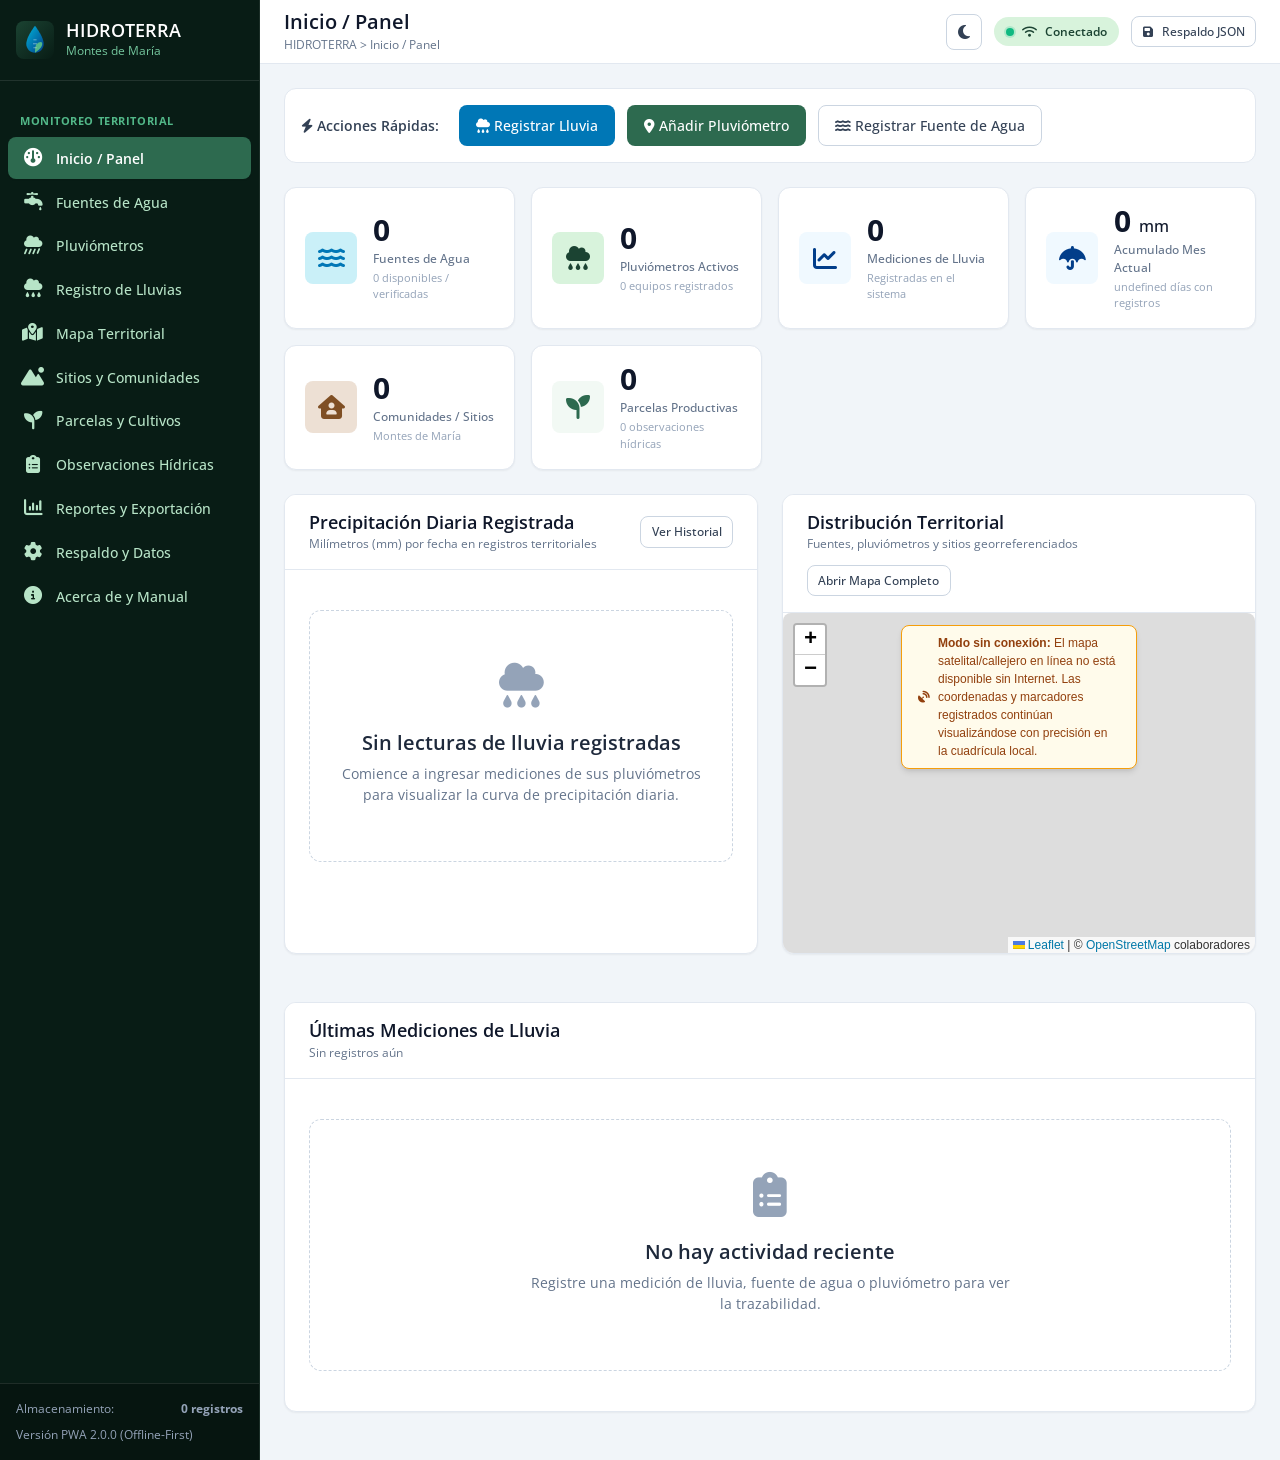
==== index.html @ 3bb4fd4b "Carga de archivos fuera de carpetas" ====
<!DOCTYPE html>
<html lang="es">
<head>
  <meta charset="UTF-8" />
  <meta name="viewport" content="width=device-width, initial-scale=1.0, maximum-scale=5.0" />
  <meta name="description" content="HIDROTERRA — Plataforma tecnológica de monitoreo hídrico rural para Montes de María, Colombia. Datos de hoy para un territorio con agua mañana.">
  <meta name="theme-color" content="#1b4332" />
  <meta name="mobile-web-app-capable" content="yes" />
  <meta name="apple-mobile-web-app-capable" content="yes" />
  <meta name="apple-mobile-web-app-status-bar-style" content="black-translucent" />
  <meta name="apple-mobile-web-app-title" content="HIDROTERRA" />

  <title>HIDROTERRA — Plataforma tecnológica de monitoreo hídrico rural</title>

  <!-- Inicialización inmediata del Tema (previene parpadeos de modo oscuro) -->
  <script>
    (function() {
      try {
        var t = localStorage.getItem('hidroterra_theme');
        if (!t && window.matchMedia && window.matchMedia('(prefers-color-scheme: dark)').matches) {
          t = 'dark';
        }
        if (t === 'dark') {
          document.documentElement.setAttribute('data-theme', 'dark');
        } else {
          document.documentElement.setAttribute('data-theme', 'light');
        }
      } catch(e) {}
    })();
  </script>

  <!-- PWA Manifest & Favicon -->
  <link rel="manifest" href="./manifest.json" />
  <link rel="icon" type="image/svg+xml" href="./assets/icons/icon-192.svg" />
  <link rel="apple-touch-icon" href="./assets/icons/icon.svg" />

  <!-- Tipografía Open Sans (Google Fonts con fallback local autónomo offline en assets/fonts/) -->
  <link rel="preconnect" href="https://fonts.googleapis.com" />
  <link rel="preconnect" href="https://fonts.gstatic.com" crossorigin />
  <link rel="stylesheet" href="https://fonts.googleapis.com/css2?family=Open+Sans:ital,wght@0,300..800;1,300..800&display=swap" />

  <!-- Vendor CSS (Copia Local Offline) -->
  <link rel="stylesheet" href="./assets/vendor/leaflet/leaflet.css" />
  <link rel="stylesheet" href="./assets/vendor/fontawesome/css/all.min.css" />

  <!-- Estilos de la Aplicación -->
  <link rel="stylesheet" href="./src/styles/reset.css" />
  <link rel="stylesheet" href="./src/styles/variables.css" />
  <link rel="stylesheet" href="./src/styles/global.css" />
  <link rel="stylesheet" href="./src/styles/layout.css" />
  <link rel="stylesheet" href="./src/styles/components.css" />
  <link rel="stylesheet" href="./src/styles/forms.css" />
  <link rel="stylesheet" href="./src/styles/tables.css" />
  <link rel="stylesheet" href="./src/styles/dashboard.css" />
  <link rel="stylesheet" href="./src/styles/maps.css" />
  <link rel="stylesheet" href="./src/styles/responsive.css" />

  <!-- Vendor JS (Copias Locales Autónomas Offline) -->
  <script src="./assets/vendor/leaflet/leaflet.js"></script>
  <script src="./assets/vendor/chartjs/chart.umd.min.js"></script>
</head>
<body>
  <!-- Contenedor Principal de la Aplicación -->
  <div id="app"></div>

  <!-- Script Principal de la Aplicación (ES Modules) -->
  <script type="module" src="./src/main.js"></script>
</body>
</html>
---- src/styles/variables.css ----
/**
 * Variables de diseño y temas visuales (Claro / Oscuro) para HIDROTERRA
 * Enfoque: Monitoreo hídrico territorial, alto contraste y lectura clara en campo
 */

/* ==========================================================================
   Tipografía Open Sans (Copia Local Offline en assets/fonts/)
   ========================================================================== */
@font-face {
  font-family: 'Open Sans';
  font-style: normal;
  font-weight: 300 800;
  font-stretch: 100%;
  font-display: swap;
  src: url('../../assets/fonts/open-sans-latin.woff2') format('woff2');
  unicode-range: U+0000-00FF, U+0131, U+0152-0153, U+02BB-02BC, U+02C6, U+02DA, U+02DC, U+0304, U+0308, U+0329, U+2000-206F, U+2074, U+20AC, U+2122, U+2191, U+2193, U+2212, U+2215, U+FEFF, U+FFFD;
}

@font-face {
  font-family: 'Open Sans';
  font-style: italic;
  font-weight: 300 800;
  font-stretch: 100%;
  font-display: swap;
  src: url('../../assets/fonts/open-sans-italic-latin.woff2') format('woff2');
  unicode-range: U+0000-00FF, U+0131, U+0152-0153, U+02BB-02BC, U+02C6, U+02DA, U+02DC, U+0304, U+0308, U+0329, U+2000-206F, U+2074, U+20AC, U+2122, U+2191, U+2193, U+2212, U+2215, U+FEFF, U+FFFD;
}

/* ==========================================================================
   Tema Claro (Light Theme - Predeterminado)
   ========================================================================== */
:root {
  /* Paleta Verde Rural (Territorio y agro) */
  --color-green-900: #081c15;
  --color-green-800: #1b4332;
  --color-green-700: #2d6a4f;
  --color-green-600: #40916c;
  --color-green-500: #52b788;
  --color-green-400: #74c69d;
  --color-green-200: #b7e4c7;
  --color-green-100: #d8f3dc;
  --color-green-50:  #f2f9f4;

  /* Paleta Azul Hídrico (Agua y lluvia) */
  --color-blue-900: #03045e;
  --color-blue-800: #023e8a;
  --color-blue-700: #0077b6;
  --color-blue-600: #0096c7;
  --color-blue-500: #00b4d8;
  --color-blue-200: #90e0ef;
  --color-blue-100: #caf0f8;
  --color-blue-50:  #f0f9ff;

  /* Paleta Tierra y Comunidades (Montes de María) */
  --color-earth-800: #583101;
  --color-earth-700: #7f4f24;
  --color-earth-600: #936639;
  --color-earth-500: #b08968;
  --color-earth-100: #ede0d4;

  /* Neutros y Fondos */
  --color-neutral-900: #0f172a;
  --color-neutral-800: #1e293b;
  --color-neutral-700: #334155;
  --color-neutral-600: #475569;
  --color-neutral-500: #64748b;
  --color-neutral-400: #94a3b8;
  --color-neutral-300: #cbd5e1;
  --color-neutral-200: #e2e8f0;
  --color-neutral-100: #f1f5f9;
  --color-neutral-50:  #f8fafc;
  --color-white:        #ffffff;

  /* Superficies semánticas */
  --bg-page: var(--color-neutral-100);
  --bg-card: var(--color-white);
  --bg-header: var(--color-white);
  --bg-subtle: var(--color-neutral-50);
  --border-color: var(--color-neutral-200);
  --border-input: var(--color-neutral-300);
  --text-main: var(--color-neutral-800);
  --text-heading: var(--color-neutral-900);
  --text-muted: var(--color-neutral-500);

  /* Estados Funcionales */
  --color-success: #15803d;
  --color-success-bg: #dcfce7;
  --color-warning: #b45309;
  --color-warning-bg: #fef3c7;
  --color-danger:  #b91c1c;
  --color-danger-bg:  #fee2e2;
  --color-info:    #0369a1;
  --color-info-bg:    #e0f2fe;

  /* Tipografía Open Sans solicitada */
  --font-family: 'Open Sans', 'Open_Sans', -apple-system, BlinkMacSystemFont, "Segoe UI", Roboto, Helvetica, Arial, sans-serif;
  --font-family-mono: ui-monospace, SFMono-Regular, Menlo, Monaco, Consolas, monospace;
  
  --font-size-xs: 0.75rem;     /* 12px */
  --font-size-sm: 0.875rem;    /* 14px */
  --font-size-base: 1rem;      /* 16px */
  --font-size-md: 1.125rem;    /* 18px */
  --font-size-lg: 1.25rem;     /* 20px */
  --font-size-xl: 1.5rem;      /* 24px */
  --font-size-2xl: 1.875rem;   /* 30px */

  /* Espaciado */
  --spacing-1: 0.25rem;  /* 4px */
  --spacing-2: 0.5rem;   /* 8px */
  --spacing-3: 0.75rem;  /* 12px */
  --spacing-4: 1rem;     /* 16px */
  --spacing-5: 1.25rem;  /* 20px */
  --spacing-6: 1.5rem;   /* 24px */
  --spacing-8: 2rem;     /* 32px */
  --spacing-10: 2.5rem;  /* 40px */

  /* Bordes y Sombras */
  --radius-sm: 4px;
  --radius-md: 8px;
  --radius-lg: 12px;
  --radius-full: 9999px;

  --shadow-sm: 0 1px 2px 0 rgba(0, 0, 0, 0.05);
  --shadow-md: 0 4px 6px -1px rgba(0, 0, 0, 0.1), 0 2px 4px -1px rgba(0, 0, 0, 0.06);
  --shadow-lg: 0 10px 15px -3px rgba(0, 0, 0, 0.1), 0 4px 6px -2px rgba(0, 0, 0, 0.05);
  --shadow-elevated: 0 20px 25px -5px rgba(0, 0, 0, 0.15), 0 10px 10px -5px rgba(0, 0, 0, 0.04);

  /* Layout */
  --sidebar-width: 260px;
  --sidebar-collapsed-width: 72px;
  --header-height: 64px;
  --transition-fast: 150ms ease;
  --transition-normal: 250ms ease;
}

/* ==========================================================================
   Tema Oscuro (Dark Theme)
   Optimizado para baja luminosidad, campo y reducción de fatiga visual
   ========================================================================== */
[data-theme="dark"] {
  /* Neutros y Fondos en Modo Oscuro */
  --color-neutral-900: #f8fafc;
  --color-neutral-800: #f1f5f9;
  --color-neutral-700: #e2e8f0;
  --color-neutral-600: #cbd5e1;
  --color-neutral-500: #94a3b8;
  --color-neutral-400: #64748b;
  --color-neutral-300: #475569;
  --color-neutral-200: #334155;
  --color-neutral-100: #0f172a;
  --color-neutral-50:  #1e293b;
  --color-white:        #1e293b;

  /* Superficies semánticas */
  --bg-page: #0b1120;
  --bg-card: #151e2e;
  --bg-header: #151e2e;
  --bg-subtle: #1a2538;
  --border-color: #26354a;
  --border-input: #37475f;
  --text-main: #e2e8f0;
  --text-heading: #f8fafc;
  --text-muted: #94a3b8;

  /* Paleta Verde en Modo Oscuro */
  --color-green-900: #04120a;
  --color-green-800: #082114;
  --color-green-700: #1b4332;
  --color-green-600: #2d6a4f;
  --color-green-500: #40916c;
  --color-green-400: #52b788;
  --color-green-200: #95d5b2;
  --color-green-100: #133a28;
  --color-green-50:  #081c15;

  /* Paleta Azul Hídrico en Modo Oscuro */
  --color-blue-900: #030816;
  --color-blue-800: #091f3a;
  --color-blue-700: #0284c7;
  --color-blue-600: #38bdf8;
  --color-blue-500: #7dd3fc;
  --color-blue-200: #0c4a6e;
  --color-blue-100: #0c2d48;
  --color-blue-50:  #071928;

  /* Paleta Tierra en Modo Oscuro */
  --color-earth-800: #2a1805;
  --color-earth-700: #482b0e;
  --color-earth-600: #8c5b2e;
  --color-earth-500: #c29b7a;
  --color-earth-100: #2e1e10;

  /* Estados Funcionales con contraste accesible */
  --color-success: #4ade80;
  --color-success-bg: rgba(34, 197, 94, 0.18);
  --color-warning: #fbbf24;
  --color-warning-bg: rgba(245, 158, 11, 0.18);
  --color-danger:  #f87171;
  --color-danger-bg:  rgba(239, 68, 68, 0.18);
  --color-info:    #38bdf8;
  --color-info-bg:    rgba(14, 165, 233, 0.18);

  /* Sombras oscuras de alta profundidad */
  --shadow-sm: 0 1px 3px 0 rgba(0, 0, 0, 0.5);
  --shadow-md: 0 4px 6px -1px rgba(0, 0, 0, 0.6), 0 2px 4px -1px rgba(0, 0, 0, 0.4);
  --shadow-lg: 0 10px 15px -3px rgba(0, 0, 0, 0.7), 0 4px 6px -2px rgba(0, 0, 0, 0.5);
  --shadow-elevated: 0 20px 25px -5px rgba(0, 0, 0, 0.8), 0 10px 10px -5px rgba(0, 0, 0, 0.6);
}
---- src/styles/global.css ----
/**
 * Estilos globales para HIDROTERRA
 */

body {
  font-family: var(--font-family);
  font-size: var(--font-size-base);
  color: var(--color-neutral-800);
  background-color: var(--color-neutral-100);
  min-height: 100vh;
  display: flex;
  flex-direction: column;
  transition: background-color var(--transition-normal), color var(--transition-normal);
}

/* Tipografía de encabezados */
h1, h2, h3, h4, h5, h6 {
  color: var(--color-neutral-900);
  font-weight: 600;
  line-height: 1.25;
}

h1 { font-size: var(--font-size-2xl); }
h2 { font-size: var(--font-size-xl); }
h3 { font-size: var(--font-size-lg); }
h4 { font-size: var(--font-size-md); }

/* Animación de renderizado suave para vistas */
@keyframes viewFadeIn {
  from {
    opacity: 0;
    transform: translateY(6px);
  }
  to {
    opacity: 1;
    transform: translateY(0);
  }
}

.view-animated,
.app-content > div {
  animation: viewFadeIn 0.22s ease-out;
}

/* Botones universales */
.btn {
  display: inline-flex;
  align-items: center;
  justify-content: center;
  gap: var(--spacing-2);
  padding: 0.55rem 1rem;
  font-size: var(--font-size-sm);
  font-weight: 500;
  border-radius: var(--radius-md);
  border: 1px solid transparent;
  cursor: pointer;
  transition: background-color var(--transition-fast), border-color var(--transition-fast), color var(--transition-fast), transform var(--transition-fast);
  white-space: nowrap;
}

.btn:active {
  transform: translateY(1px);
}

.btn:disabled {
  opacity: 0.6;
  cursor: not-allowed;
  pointer-events: none;
}

.btn-primary {
  background-color: var(--color-green-700);
  color: #ffffff;
}

.btn-primary:hover {
  background-color: var(--color-green-800);
}

.btn-secondary {
  background-color: var(--color-neutral-200);
  color: var(--color-neutral-700);
}

.btn-secondary:hover {
  background-color: var(--color-neutral-300);
}

.btn-blue {
  background-color: var(--color-blue-700);
  color: #ffffff;
}

.btn-blue:hover {
  background-color: var(--color-blue-800);
}

.btn-outline {
  background-color: transparent;
  border-color: var(--color-neutral-300);
  color: var(--color-neutral-700);
}

.btn-outline:hover {
  background-color: var(--color-neutral-50);
  border-color: var(--color-neutral-400);
  color: var(--color-neutral-900);
}

.btn-danger {
  background-color: var(--color-danger);
  color: #ffffff;
}

.btn-danger:hover {
  background-color: #991b1b;
}

.btn-sm {
  padding: 0.35rem 0.65rem;
  font-size: var(--font-size-xs);
}

.btn-lg {
  padding: 0.75rem 1.5rem;
  font-size: var(--font-size-base);
}

/* Insignias de estado (Status Badges) */
.badge {
  display: inline-flex;
  align-items: center;
  gap: var(--spacing-1);
  padding: 0.2rem 0.55rem;
  font-size: var(--font-size-xs);
  font-weight: 600;
  border-radius: var(--radius-full);
}

.badge-success {
  background-color: var(--color-success-bg);
  color: var(--color-success);
}

.badge-warning {
  background-color: var(--color-warning-bg);
  color: var(--color-warning);
}

.badge-danger {
  background-color: var(--color-danger-bg);
  color: var(--color-danger);
}

.badge-info {
  background-color: var(--color-info-bg);
  color: var(--color-info);
}

.badge-neutral {
  background-color: var(--color-neutral-200);
  color: var(--color-neutral-700);
}

/* Indicadores de pulso en línea/fuera de línea */
.status-dot {
  width: 8px;
  height: 8px;
  border-radius: 50%;
  display: inline-block;
}

.status-dot.online {
  background-color: #10b981;
  box-shadow: 0 0 0 2px rgba(16, 185, 129, 0.2);
}

.status-dot.offline {
  background-color: #f59e0b;
  box-shadow: 0 0 0 2px rgba(245, 158, 11, 0.2);
}

/* Clases de utilidad */
.text-muted { color: var(--color-neutral-500); }
.text-danger { color: var(--color-danger); }
.text-success { color: var(--color-success); }
.font-mono { font-family: var(--font-family-mono); }
.d-flex { display: flex; }
.align-center { align-items: center; }
.justify-between { justify-content: space-between; }
.gap-2 { gap: var(--spacing-2); }
.gap-3 { gap: var(--spacing-3); }
.gap-4 { gap: var(--spacing-4); }
.w-100 { width: 100%; }
.mt-4 { margin-top: var(--spacing-4); }
.mb-4 { margin-bottom: var(--spacing-4); }

/* Etiquetas de código en línea */
code {
  font-family: var(--font-family-mono);
  background-color: var(--color-neutral-50);
  border: 1px solid var(--color-neutral-200);
  padding: 0.15rem 0.35rem;
  border-radius: var(--radius-sm);
  font-size: 0.85em;
  color: var(--color-neutral-700);
}

/* Accesibilidad y foco */
:focus-visible {
  outline: 2px solid var(--color-green-500);
  outline-offset: 2px;
}

/* Barra de desplazamiento adaptable */
::-webkit-scrollbar {
  width: 8px;
  height: 8px;
}

::-webkit-scrollbar-track {
  background: var(--color-neutral-100);
}

::-webkit-scrollbar-thumb {
  background: var(--color-neutral-300);
  border-radius: var(--radius-full);
}

::-webkit-scrollbar-thumb:hover {
  background: var(--color-neutral-400);
}
---- src/styles/layout.css ----
/**
 * Estructura y maquetación (App Layout)
 */

.app-container {
  display: flex;
  min-height: 100vh;
  width: 100%;
  position: relative;
  overflow-x: hidden;
}

/* Barra lateral de navegación (Sidebar) */
.app-sidebar {
  width: var(--sidebar-width);
  background-color: var(--color-green-900);
  color: var(--color-green-100);
  display: flex;
  flex-direction: column;
  flex-shrink: 0;
  transition: transform var(--transition-normal);
  z-index: 40;
  border-right: 1px solid rgba(255, 255, 255, 0.08);
}

.sidebar-header {
  padding: var(--spacing-5) var(--spacing-4);
  display: flex;
  align-items: center;
  gap: var(--spacing-3);
  border-bottom: 1px solid rgba(255, 255, 255, 0.1);
}

.sidebar-logo {
  width: 38px;
  height: 38px;
  flex-shrink: 0;
}

.sidebar-title-group h1 {
  font-size: var(--font-size-md);
  color: #ffffff;
  line-height: 1.2;
}

.sidebar-title-group p {
  font-size: var(--font-size-xs);
  color: var(--color-green-400);
}

.sidebar-nav {
  flex: 1;
  padding: var(--spacing-4) var(--spacing-2);
  overflow-y: auto;
}

.nav-section-title {
  font-size: 0.7rem;
  font-weight: 700;
  text-transform: uppercase;
  letter-spacing: 0.05em;
  color: var(--color-green-500);
  padding: var(--spacing-2) var(--spacing-3);
  margin-top: var(--spacing-2);
}

.nav-item {
  display: flex;
  align-items: center;
  gap: var(--spacing-3);
  padding: 0.65rem 0.85rem;
  border-radius: var(--radius-md);
  color: var(--color-green-200);
  font-size: var(--font-size-sm);
  font-weight: 500;
  margin-bottom: 2px;
  cursor: pointer;
  transition: background-color var(--transition-fast), color var(--transition-fast);
}

.nav-item:hover {
  background-color: rgba(255, 255, 255, 0.08);
  color: #ffffff;
}

.nav-item.active {
  background-color: var(--color-green-700);
  color: #ffffff;
  font-weight: 600;
  box-shadow: var(--shadow-sm);
}

.nav-icon {
  font-size: 1.15rem;
  display: flex;
  align-items: center;
  justify-content: center;
  width: 22px;
  flex-shrink: 0;
}

.sidebar-footer {
  padding: var(--spacing-4);
  border-top: 1px solid rgba(255, 255, 255, 0.1);
  font-size: var(--font-size-xs);
  color: var(--color-neutral-400);
  background-color: rgba(0, 0, 0, 0.25);
}

.sidebar-storage-indicator {
  display: flex;
  align-items: center;
  justify-content: space-between;
  margin-bottom: var(--spacing-2);
}

/* Área principal (Main Content) */
.app-main {
  flex: 1;
  display: flex;
  flex-direction: column;
  min-width: 0;
  background-color: var(--color-neutral-100);
  transition: background-color var(--transition-normal);
}

/* Encabezado superior (Header) */
.app-header {
  height: var(--header-height);
  background-color: var(--color-white);
  border-bottom: 1px solid var(--color-neutral-200);
  padding: 0 var(--spacing-6);
  display: flex;
  align-items: center;
  justify-content: space-between;
  position: sticky;
  top: 0;
  z-index: 30;
  transition: background-color var(--transition-normal), border-color var(--transition-normal);
}

.header-left {
  display: flex;
  align-items: center;
  gap: var(--spacing-3);
  min-width: 0;
  flex: 1;
}

.menu-toggle-btn {
  display: none;
  background: none;
  border: none;
  font-size: 1.4rem;
  cursor: pointer;
  color: var(--color-neutral-700);
  padding: var(--spacing-2);
  border-radius: var(--radius-md);
  flex-shrink: 0;
  transition: background-color var(--transition-fast), color var(--transition-fast);
}

.menu-toggle-btn:hover {
  background-color: var(--color-neutral-50);
}

.header-title-wrapper {
  min-width: 0;
}

.header-title-wrapper h2 {
  font-size: var(--font-size-lg);
  color: var(--color-neutral-900);
  margin-bottom: 2px;
  white-space: nowrap;
  overflow: hidden;
  text-overflow: ellipsis;
}

.header-breadcrumb {
  font-size: var(--font-size-xs);
  color: var(--color-neutral-500);
  white-space: nowrap;
  overflow: hidden;
  text-overflow: ellipsis;
}

.header-right {
  display: flex;
  align-items: center;
  gap: var(--spacing-3);
  flex-shrink: 0;
}

.btn-theme-toggle {
  display: inline-flex;
  align-items: center;
  justify-content: center;
  width: 36px;
  height: 36px;
  padding: 0;
  border-radius: var(--radius-md);
  color: var(--color-neutral-700);
  border: 1px solid var(--color-neutral-300);
  background: transparent;
  cursor: pointer;
  font-size: 1rem;
  transition: background-color var(--transition-fast), border-color var(--transition-fast), color var(--transition-fast);
}

.btn-theme-toggle:hover {
  background-color: var(--color-neutral-50);
  color: var(--color-neutral-900);
  border-color: var(--color-neutral-400);
}

.connectivity-badge {
  display: inline-flex;
  align-items: center;
  gap: var(--spacing-2);
  padding: 0.35rem 0.75rem;
  border-radius: var(--radius-full);
  font-size: var(--font-size-xs);
  font-weight: 600;
}

.connectivity-badge.online {
  background-color: var(--color-green-100);
  color: var(--color-green-800);
}

[data-theme="dark"] .connectivity-badge.online {
  background-color: rgba(34, 197, 94, 0.18);
  color: #4ade80;
}

.connectivity-badge.offline {
  background-color: var(--color-warning-bg);
  color: var(--color-warning);
}

/* Contenido de la vista activa */
.app-content {
  flex: 1;
  padding: var(--spacing-6);
  max-width: 1400px;
  width: 100%;
  min-width: 0;
  margin: 0 auto;
  overflow-x: hidden;
}

/* Alerta persistente si el respaldo está vencido */
.global-alert-banner {
  background-color: #fffbeb;
  border-left: 4px solid #f59e0b;
  padding: var(--spacing-3) var(--spacing-6);
  display: flex;
  flex-wrap: wrap;
  gap: var(--spacing-3);
  align-items: center;
  justify-content: space-between;
  font-size: var(--font-size-sm);
  color: #92400e;
  border-bottom: 1px solid #fef3c7;
}

[data-theme="dark"] .global-alert-banner {
  background-color: #271a06;
  border-left-color: #f59e0b;
  color: #fde68a;
  border-bottom: 1px solid #3d2605;
}

.global-alert-banner button {
  font-size: var(--font-size-xs);
  padding: 0.25rem 0.65rem;
}

/* Fondo oscurecido para menú lateral en móvil */
.sidebar-backdrop {
  display: none;
  position: fixed;
  inset: 0;
  background-color: rgba(0, 0, 0, 0.5);
  z-index: 35;
  opacity: 0;
  transition: opacity var(--transition-normal);
}

.sidebar-backdrop.active {
  display: block;
  opacity: 1;
}
---- src/styles/components.css ----
/**
 * Componentes de interfaz (Cards, Modals, Toasts, Tabs, Switches) para HIDROTERRA
 */

/* Tarjetas (Cards) */
.card {
  background-color: var(--color-white);
  border-radius: var(--radius-lg);
  border: 1px solid var(--color-neutral-200);
  box-shadow: var(--shadow-sm);
  overflow: hidden;
  margin-bottom: var(--spacing-6);
  transition: background-color var(--transition-normal), border-color var(--transition-normal);
}

.card-header {
  padding: var(--spacing-4) var(--spacing-6);
  border-bottom: 1px solid var(--color-neutral-200);
  display: flex;
  flex-wrap: wrap;
  gap: var(--spacing-3);
  align-items: center;
  justify-content: space-between;
  background-color: var(--color-white);
}

.card-title {
  font-size: var(--font-size-md);
  font-weight: 600;
  color: var(--color-neutral-900);
}

.card-subtitle {
  font-size: var(--font-size-xs);
  color: var(--color-neutral-500);
  margin-top: 2px;
}

.card-body {
  padding: var(--spacing-6);
}

.card-footer {
  padding: var(--spacing-3) var(--spacing-6);
  background-color: var(--color-neutral-50);
  border-top: 1px solid var(--color-neutral-200);
}

/* Tarjeta especial de peligro/mantenimiento */
.card-danger {
  border-color: rgba(239, 68, 68, 0.4) !important;
}

.card-danger .card-header {
  background-color: var(--color-danger-bg) !important;
}

/* Modales accesibles */
.modal-overlay {
  position: fixed;
  inset: 0;
  background-color: rgba(15, 23, 42, 0.65);
  backdrop-filter: blur(2px);
  display: flex;
  align-items: center;
  justify-content: center;
  z-index: 1000;
  padding: var(--spacing-4);
  opacity: 0;
  visibility: hidden;
  transition: opacity var(--transition-normal), visibility var(--transition-normal);
}

.modal-overlay.active {
  opacity: 1;
  visibility: visible;
}

.modal-dialog {
  background-color: var(--color-white);
  border-radius: var(--radius-lg);
  box-shadow: var(--shadow-elevated);
  max-width: 650px;
  width: 100%;
  max-height: 90vh;
  display: flex;
  flex-direction: column;
  overflow: hidden;
  transform: translateY(20px);
  transition: transform var(--transition-normal), background-color var(--transition-normal);
  border: 1px solid var(--color-neutral-200);
}

.modal-overlay.active .modal-dialog {
  transform: translateY(0);
}

.modal-dialog.modal-lg {
  max-width: 900px;
}

.modal-header {
  padding: var(--spacing-4) var(--spacing-6);
  border-bottom: 1px solid var(--color-neutral-200);
  display: flex;
  align-items: center;
  justify-content: space-between;
  background-color: var(--color-neutral-50);
}

.modal-title {
  font-size: var(--font-size-lg);
  color: var(--color-neutral-900);
}

.modal-close-btn {
  background: none;
  border: none;
  font-size: 1.5rem;
  line-height: 1;
  color: var(--color-neutral-500);
  cursor: pointer;
  padding: var(--spacing-1);
  border-radius: var(--radius-sm);
  transition: color var(--transition-fast);
}

.modal-close-btn:hover {
  color: var(--color-neutral-900);
}

.modal-body {
  padding: var(--spacing-6);
  overflow-y: auto;
  flex: 1;
  color: var(--color-neutral-800);
}

.modal-footer {
  padding: var(--spacing-4) var(--spacing-6);
  border-top: 1px solid var(--color-neutral-200);
  display: flex;
  align-items: center;
  justify-content: flex-end;
  gap: var(--spacing-3);
  background-color: var(--color-neutral-50);
}

/* Notificaciones Toast */
.toast-container {
  position: fixed;
  bottom: var(--spacing-6);
  right: var(--spacing-6);
  display: flex;
  flex-direction: column;
  gap: var(--spacing-3);
  z-index: 2000;
  max-width: 380px;
  pointer-events: none;
}

.toast {
  background-color: var(--color-white);
  border-radius: var(--radius-md);
  padding: var(--spacing-3) var(--spacing-4);
  box-shadow: var(--shadow-lg);
  border: 1px solid var(--color-neutral-200);
  border-left: 4px solid var(--color-neutral-400);
  display: flex;
  align-items: flex-start;
  gap: var(--spacing-3);
  font-size: var(--font-size-sm);
  color: var(--color-neutral-800);
  pointer-events: auto;
  animation: slideIn 200ms ease-out forwards;
}

.toast.toast-success { border-left-color: var(--color-success); }
.toast.toast-error   { border-left-color: var(--color-danger); }
.toast.toast-warning { border-left-color: var(--color-warning); }
.toast.toast-info    { border-left-color: var(--color-info); }

.toast-icon { font-size: 1.15rem; flex-shrink: 0; }
.toast-content { flex: 1; }
.toast-title { font-weight: 600; margin-bottom: 2px; color: var(--color-neutral-900); }
.toast-message { color: var(--color-neutral-700); }
.toast-close {
  background: none;
  border: none;
  cursor: pointer;
  color: var(--color-neutral-400);
  font-size: 1.1rem;
}

.toast-close:hover {
  color: var(--color-neutral-800);
}

@keyframes slideIn {
  from { opacity: 0; transform: translateY(12px); }
  to   { opacity: 1; transform: translateY(0); }
}

/* Estados vacíos (Empty State) */
.empty-state {
  text-align: center;
  padding: var(--spacing-10) var(--spacing-6);
  background-color: var(--color-white);
  border-radius: var(--radius-lg);
  border: 1px dashed var(--color-neutral-300);
  margin: var(--spacing-4) 0;
}

.empty-state-icon {
  font-size: 2.8rem;
  color: var(--color-neutral-400);
  margin-bottom: var(--spacing-3);
}

.empty-state-title {
  font-size: var(--font-size-lg);
  color: var(--color-neutral-800);
  margin-bottom: var(--spacing-2);
}

.empty-state-text {
  font-size: var(--font-size-sm);
  color: var(--color-neutral-500);
  max-width: 480px;
  margin: 0 auto var(--spacing-4);
}

/* Tabs de navegación de vistas */
.nav-tabs {
  display: flex;
  border-bottom: 1px solid var(--color-neutral-200);
  gap: var(--spacing-2);
  margin-bottom: var(--spacing-6);
  overflow-x: auto;
  -webkit-overflow-scrolling: touch;
}

.nav-tab-btn {
  background: none;
  border: none;
  border-bottom: 2px solid transparent;
  padding: var(--spacing-3) var(--spacing-4);
  font-size: var(--font-size-sm);
  font-weight: 500;
  color: var(--color-neutral-600);
  cursor: pointer;
  white-space: nowrap;
  flex-shrink: 0;
  transition: all var(--transition-fast);
}

.nav-tab-btn:hover {
  color: var(--color-neutral-900);
}

.nav-tab-btn.active {
  color: var(--color-green-700);
  border-bottom-color: var(--color-green-700);
  font-weight: 600;
}

[data-theme="dark"] .nav-tab-btn.active {
  color: var(--color-green-400);
  border-bottom-color: var(--color-green-400);
}

/* Barra de filtros unificada */
.filter-bar {
  display: flex;
  flex-wrap: wrap;
  align-items: center;
  gap: var(--spacing-3);
  margin-bottom: var(--spacing-5);
  background-color: var(--color-white);
  padding: var(--spacing-4);
  border-radius: var(--radius-lg);
  border: 1px solid var(--color-neutral-200);
}

.filter-input-search {
  flex: 1;
  min-width: 240px;
}

.input-with-icon {
  position: relative;
  flex: 1;
  min-width: 240px;
  display: flex;
  align-items: center;
}

.input-with-icon > i {
  position: absolute;
  left: 0.85rem;
  color: var(--color-neutral-400);
  font-size: var(--font-size-sm);
  pointer-events: none;
}

.input-with-icon .form-control {
  padding-left: 2.35rem;
  width: 100%;
}

.filter-select {
  width: auto;
  min-width: 170px;
}

/* Interruptor Toggle (Switch) para Modo Oscuro en Configuración */
.theme-switch-wrapper {
  display: inline-flex;
  align-items: center;
  gap: var(--spacing-3);
  cursor: pointer;
  user-select: none;
}

.theme-switch {
  position: relative;
  display: inline-block;
  width: 52px;
  height: 28px;
}

.theme-switch input {
  opacity: 0;
  width: 0;
  height: 0;
}

.theme-slider {
  position: absolute;
  cursor: pointer;
  top: 0;
  left: 0;
  right: 0;
  bottom: 0;
  background-color: var(--color-neutral-300);
  transition: var(--transition-normal);
  border-radius: var(--radius-full);
  display: flex;
  align-items: center;
  padding: 0 4px;
}

.theme-slider-thumb {
  width: 20px;
  height: 20px;
  background-color: #ffffff;
  border-radius: 50%;
  display: flex;
  align-items: center;
  justify-content: center;
  font-size: 11px;
  color: #d97706;
  transition: transform var(--transition-normal), background-color var(--transition-normal);
  box-shadow: 0 1px 3px rgba(0, 0, 0, 0.25);
}

.theme-switch input:checked + .theme-slider {
  background-color: var(--color-green-600);
}

.theme-switch input:checked + .theme-slider .theme-slider-thumb {
  transform: translateX(24px);
  background-color: #0f172a;
  color: #38bdf8;
}
---- src/styles/forms.css ----
/**
 * Estilos para formularios accesibles de HIDROTERRA
 */

.form-group {
  margin-bottom: var(--spacing-4);
  display: flex;
  flex-direction: column;
}

.form-label {
  font-size: var(--font-size-sm);
  font-weight: 600;
  color: var(--color-neutral-800);
  margin-bottom: var(--spacing-1);
}

.form-label.required::after {
  content: " *";
  color: var(--color-danger);
}

.form-control {
  width: 100%;
  padding: 0.6rem 0.85rem;
  font-size: var(--font-size-sm);
  color: var(--color-neutral-800);
  background-color: var(--color-white);
  border: 1px solid var(--color-neutral-300);
  border-radius: var(--radius-md);
  transition: border-color var(--transition-fast), box-shadow var(--transition-fast), background-color var(--transition-fast), color var(--transition-fast);
}

.form-control:focus {
  border-color: var(--color-green-500);
  outline: none;
  box-shadow: 0 0 0 3px rgba(45, 106, 79, 0.25);
}

.form-control.is-invalid {
  border-color: var(--color-danger);
  background-color: rgba(239, 68, 68, 0.08);
}

.form-control:disabled, .form-control[readonly] {
  background-color: var(--color-neutral-50);
  color: var(--color-neutral-400);
  cursor: not-allowed;
}

textarea.form-control {
  min-height: 80px;
  resize: vertical;
}

.form-help {
  font-size: var(--font-size-xs);
  color: var(--color-neutral-500);
  margin-top: 4px;
}

.form-error {
  font-size: var(--font-size-xs);
  color: var(--color-danger);
  font-weight: 500;
  margin-top: 4px;
}

/* Grilla de formulario */
.form-grid-2 {
  display: grid;
  grid-template-columns: 1fr 1fr;
  gap: var(--spacing-4);
}

/* Contenedor de captura de coordenadas GPS */
.coords-picker-box {
  background-color: var(--color-neutral-50);
  border: 1px solid var(--color-neutral-200);
  border-radius: var(--radius-md);
  padding: var(--spacing-4);
  margin-bottom: var(--spacing-4);
}

.coords-picker-header {
  display: flex;
  flex-wrap: wrap;
  gap: var(--spacing-2);
  align-items: center;
  justify-content: space-between;
  margin-bottom: var(--spacing-3);
}

.coords-picker-title {
  font-size: var(--font-size-sm);
  font-weight: 600;
  color: var(--color-neutral-900);
}

.coords-feedback-badge {
  font-size: var(--font-size-xs);
  padding: 0.2rem 0.5rem;
  border-radius: var(--radius-sm);
  background-color: var(--color-blue-100);
  color: var(--color-blue-800);
  font-weight: 500;
}

[data-theme="dark"] .coords-feedback-badge {
  background-color: rgba(2, 132, 199, 0.25);
  color: #38bdf8;
}

.coords-warning-badge {
  font-size: var(--font-size-xs);
  padding: 0.35rem 0.6rem;
  border-radius: var(--radius-sm);
  background-color: var(--color-warning-bg);
  color: var(--color-warning);
  margin-top: var(--spacing-2);
  display: block;
}

[data-theme="dark"] .coords-warning-badge {
  background-color: rgba(245, 158, 11, 0.2);
  color: #fde68a;
  border: 1px solid rgba(245, 158, 11, 0.3);
}
---- src/styles/tables.css ----
/**
 * Estilos para tablas de datos (Data Tables) en HIDROTERRA
 */

.table-responsive {
  width: 100%;
  overflow-x: auto;
  -webkit-overflow-scrolling: touch;
  background-color: var(--color-white);
  border-radius: var(--radius-lg);
  border: 1px solid var(--color-neutral-200);
  box-shadow: var(--shadow-sm);
  transition: background-color var(--transition-normal), border-color var(--transition-normal);
}

.data-table {
  width: 100%;
  border-collapse: collapse;
  text-align: left;
  font-size: var(--font-size-sm);
}

.data-table th {
  background-color: var(--color-neutral-50);
  color: var(--color-neutral-700);
  font-weight: 600;
  padding: 0.75rem 1rem;
  border-bottom: 1px solid var(--color-neutral-200);
  white-space: nowrap;
}

.data-table td {
  padding: 0.85rem 1rem;
  border-bottom: 1px solid var(--color-neutral-200);
  color: var(--color-neutral-800);
  vertical-align: middle;
}

.data-table tbody tr:last-child td {
  border-bottom: none;
}

.data-table tbody tr {
  transition: background-color var(--transition-fast);
}

.data-table tbody tr:hover {
  background-color: var(--color-green-50);
}

[data-theme="dark"] .data-table tbody tr:hover {
  background-color: rgba(45, 106, 79, 0.22);
}

.table-actions {
  display: flex;
  align-items: center;
  gap: var(--spacing-2);
  white-space: nowrap;
}

.table-pagination {
  display: flex;
  align-items: center;
  justify-content: space-between;
  padding: var(--spacing-3) var(--spacing-4);
  background-color: var(--color-neutral-50);
  border-top: 1px solid var(--color-neutral-200);
  font-size: var(--font-size-xs);
  color: var(--color-neutral-600);
}

.pagination-controls {
  display: flex;
  align-items: center;
  gap: var(--spacing-2);
}
---- src/styles/dashboard.css ----
/**
 * Estilos específicos para el Tablero Principal (Dashboard) en HIDROTERRA
 */

.dashboard-metrics-grid {
  display: grid;
  grid-template-columns: repeat(auto-fit, minmax(210px, 1fr));
  gap: var(--spacing-4);
  margin-bottom: var(--spacing-6);
}

.metric-card {
  background-color: var(--color-white);
  border-radius: var(--radius-lg);
  padding: var(--spacing-4) var(--spacing-5);
  border: 1px solid var(--color-neutral-200);
  box-shadow: var(--shadow-sm);
  display: flex;
  align-items: center;
  gap: var(--spacing-4);
  transition: transform var(--transition-fast), box-shadow var(--transition-fast), background-color var(--transition-normal), border-color var(--transition-normal);
}

.metric-card:hover {
  transform: translateY(-2px);
  box-shadow: var(--shadow-md);
}

.metric-icon-box {
  width: 52px;
  height: 52px;
  border-radius: var(--radius-md);
  display: flex;
  align-items: center;
  justify-content: center;
  font-size: 1.5rem;
  flex-shrink: 0;
  transition: background-color var(--transition-normal), color var(--transition-normal);
}

.metric-icon-box.water { background-color: var(--color-blue-100); color: var(--color-blue-700); }
.metric-icon-box.rain  { background-color: var(--color-blue-50); color: var(--color-blue-800); }
.metric-icon-box.pluv  { background-color: var(--color-green-100); color: var(--color-green-800); }
.metric-icon-box.site  { background-color: var(--color-earth-100); color: var(--color-earth-700); }
.metric-icon-box.agro  { background-color: var(--color-green-50); color: var(--color-green-700); }

[data-theme="dark"] .metric-icon-box.water { background-color: rgba(2, 132, 199, 0.2); color: #38bdf8; }
[data-theme="dark"] .metric-icon-box.rain  { background-color: rgba(14, 165, 233, 0.16); color: #7dd3fc; }
[data-theme="dark"] .metric-icon-box.pluv  { background-color: rgba(45, 106, 79, 0.25); color: #52b788; }
[data-theme="dark"] .metric-icon-box.site  { background-color: rgba(176, 137, 104, 0.2); color: #d4a373; }
[data-theme="dark"] .metric-icon-box.agro  { background-color: rgba(82, 183, 136, 0.2); color: #74c69d; }

.metric-info {
  display: flex;
  flex-direction: column;
}

.metric-value {
  font-size: var(--font-size-2xl);
  font-weight: 700;
  color: var(--color-neutral-900);
  line-height: 1.1;
}

.metric-label {
  font-size: var(--font-size-xs);
  color: var(--color-neutral-500);
  font-weight: 500;
  margin-top: 4px;
}

.metric-sub {
  font-size: 0.7rem;
  color: var(--color-neutral-400);
  margin-top: 2px;
}

/* Acciones rápidas (Quick Actions) */
.quick-actions-bar {
  display: flex;
  flex-wrap: wrap;
  gap: var(--spacing-3);
  margin-bottom: var(--spacing-6);
  padding: var(--spacing-4);
  background-color: var(--color-white);
  border-radius: var(--radius-lg);
  border: 1px solid var(--color-neutral-200);
  align-items: center;
  transition: background-color var(--transition-normal), border-color var(--transition-normal);
}

.quick-actions-title {
  font-size: var(--font-size-sm);
  font-weight: 600;
  color: var(--color-neutral-700);
  margin-right: var(--spacing-2);
}

/* Grilla de gráficos y mapas en dashboard */
.dashboard-visual-grid {
  display: grid;
  grid-template-columns: 1fr 1fr;
  gap: var(--spacing-6);
  margin-bottom: var(--spacing-6);
}

.dashboard-map-container {
  height: 340px;
  border-radius: var(--radius-md);
  overflow: hidden;
  position: relative;
}

.chart-wrapper {
  position: relative;
  height: 280px;
  width: 100%;
}

/* Línea de actividad reciente */
.recent-activity-list {
  display: flex;
  flex-direction: column;
  gap: var(--spacing-3);
}

.recent-activity-item {
  display: flex;
  align-items: center;
  justify-content: space-between;
  padding: var(--spacing-3);
  border-radius: var(--radius-md);
  background-color: var(--color-neutral-50);
  border: 1px solid var(--color-neutral-200);
  font-size: var(--font-size-sm);
  transition: background-color var(--transition-normal), border-color var(--transition-normal);
}
---- src/styles/maps.css ----
/**
 * Estilos para el Módulo Cartográfico y Leaflet en HIDROTERRA
 */

.map-view-layout {
  display: flex;
  flex-direction: column;
  height: calc(100vh - var(--header-height) - 48px);
  min-height: 520px;
  background-color: var(--color-white);
  border-radius: var(--radius-lg);
  border: 1px solid var(--color-neutral-200);
  overflow: hidden;
  box-shadow: var(--shadow-sm);
  transition: background-color var(--transition-normal), border-color var(--transition-normal);
}

.map-toolbar {
  padding: var(--spacing-3) var(--spacing-4);
  background-color: var(--color-neutral-50);
  border-bottom: 1px solid var(--color-neutral-200);
  display: flex;
  flex-wrap: wrap;
  align-items: center;
  justify-content: space-between;
  gap: var(--spacing-3);
  transition: background-color var(--transition-normal), border-color var(--transition-normal);
}

.map-layer-toggles {
  display: flex;
  flex-wrap: wrap;
  align-items: center;
  gap: var(--spacing-2) var(--spacing-4);
  font-size: var(--font-size-xs);
  font-weight: 500;
  color: var(--color-neutral-800);
}

.map-layer-toggles label {
  display: flex;
  align-items: center;
  gap: 4px;
  cursor: pointer;
}

.map-canvas {
  flex: 1;
  width: 100%;
  height: 100%;
  position: relative;
  background-color: #e5e3df; /* Color base típico de mapa */
}

/* Modo oscuro en Leaflet: Invertir solo el plano de mosaicos OSM preservando marcadores y popups */
[data-theme="dark"] .leaflet-tile-pane {
  filter: invert(100%) hue-rotate(180deg) brightness(95%) contrast(90%);
}

[data-theme="dark"] .map-canvas {
  background-color: #121926;
}

/* Pines personalizados de mapa */
.custom-map-pin {
  background: none;
  border: none;
}

.map-pin-badge {
  width: 32px;
  height: 32px;
  border-radius: 50% 50% 50% 0;
  transform: rotate(-45deg);
  display: flex;
  align-items: center;
  justify-content: center;
  box-shadow: 0 3px 6px rgba(0, 0, 0, 0.4);
  border: 2px solid #ffffff;
  color: #ffffff;
}

.map-pin-icon {
  transform: rotate(45deg);
  font-size: 13px;
  display: flex;
  align-items: center;
  justify-content: center;
  color: #ffffff;
}

/* Banner de modo sin conexión sobre el mapa */
.map-offline-banner {
  position: absolute;
  top: 12px;
  left: 50%;
  transform: translateX(-50%);
  z-index: 1000;
  background-color: #fffbeb;
  border: 1px solid #f59e0b;
  border-radius: var(--radius-md);
  padding: var(--spacing-2) var(--spacing-4);
  box-shadow: var(--shadow-md);
  display: flex;
  align-items: center;
  gap: var(--spacing-2);
  font-size: var(--font-size-xs);
  color: #92400e;
  max-width: 90%;
  pointer-events: auto;
}

[data-theme="dark"] .map-offline-banner {
  background-color: #271a06;
  border-color: #f59e0b;
  color: #fde68a;
}

/* Tarjetas emergentes de Leaflet (Popups) adaptables al tema */
.leaflet-popup-content-wrapper,
.leaflet-popup-tip {
  background-color: var(--color-white) !important;
  color: var(--color-neutral-800) !important;
  box-shadow: var(--shadow-lg) !important;
  border-radius: var(--radius-md) !important;
}

.leaflet-container a.leaflet-popup-close-button {
  color: var(--color-neutral-400) !important;
  padding: 6px !important;
}

.leaflet-container a.leaflet-popup-close-button:hover {
  color: var(--color-neutral-800) !important;
}

.map-popup-card {
  padding: var(--spacing-2) 0;
  font-size: var(--font-size-xs);
  color: var(--color-neutral-800);
}

.map-popup-card h4 {
  font-size: var(--font-size-sm);
  color: var(--color-neutral-900);
  margin-bottom: var(--spacing-2);
}

.map-popup-card p {
  margin-bottom: 4px;
}

.popup-tag {
  display: inline-block;
  padding: 1px 6px;
  border-radius: var(--radius-sm);
  font-size: 0.65rem;
  font-weight: 700;
  text-transform: uppercase;
  margin-bottom: var(--spacing-1);
}

.popup-tag.water  { background-color: var(--color-blue-100); color: var(--color-blue-800); }
.popup-tag.rain   { background-color: var(--color-green-100); color: var(--color-green-800); }
.popup-tag.site   { background-color: var(--color-earth-100); color: var(--color-earth-800); }
.popup-tag.parcel { background-color: var(--color-green-100); color: var(--color-green-700); }

[data-theme="dark"] .popup-tag.water  { background-color: rgba(2, 132, 199, 0.25); color: #38bdf8; }
[data-theme="dark"] .popup-tag.rain   { background-color: rgba(45, 106, 79, 0.3); color: #52b788; }
[data-theme="dark"] .popup-tag.site   { background-color: rgba(176, 137, 104, 0.25); color: #d4a373; }
[data-theme="dark"] .popup-tag.parcel { background-color: rgba(82, 183, 136, 0.25); color: #74c69d; }

.popup-action-btn {
  margin-top: var(--spacing-2);
  width: 100%;
}

.map-fallback-view {
  display: flex;
  flex-direction: column;
  align-items: center;
  justify-content: center;
  height: 100%;
  padding: var(--spacing-6);
  text-align: center;
  background-color: var(--color-neutral-100);
  color: var(--color-neutral-600);
}
---- src/styles/responsive.css ----
/**
 * Adaptabilidad móvil (Teléfonos y Tabletas) y estilos de impresión para reportes
 */

/* Pantallas medianas y tabletas (hasta 992px) */
@media (max-width: 992px) {
  .dashboard-visual-grid {
    grid-template-columns: 1fr;
    gap: var(--spacing-4);
  }

  .dashboard-metrics-grid {
    grid-template-columns: repeat(auto-fit, minmax(190px, 1fr));
  }
}

/* Tabletas verticales y teléfonos (hasta 768px) */
@media (max-width: 768px) {
  .menu-toggle-btn {
    display: inline-flex;
    align-items: center;
    justify-content: center;
  }

  .app-sidebar {
    position: fixed;
    top: 0;
    bottom: 0;
    left: 0;
    width: min(280px, 85vw);
    transform: translateX(-100%);
    box-shadow: var(--shadow-elevated);
    z-index: 50;
  }

  .app-sidebar.open {
    transform: translateX(0);
  }

  .sidebar-backdrop {
    position: fixed;
    inset: 0;
    background-color: rgba(0, 0, 0, 0.55);
    z-index: 45;
    display: none;
  }

  .sidebar-backdrop.active {
    display: block;
  }

  /* Encabezado compacto en móvil */
  .app-header {
    height: auto;
    min-height: 58px;
    padding: var(--spacing-2) var(--spacing-3);
    gap: var(--spacing-2);
  }

  .header-left {
    gap: var(--spacing-2);
  }

  .header-title-wrapper h2 {
    font-size: var(--font-size-base);
    margin-bottom: 0;
  }

  .header-right {
    gap: var(--spacing-2);
  }

  .global-alert-banner {
    padding: var(--spacing-3);
    flex-direction: column;
    align-items: stretch;
    gap: var(--spacing-2);
  }

  .global-alert-banner button {
    width: 100%;
  }

  /* Contenedor principal con márgenes aprovechados */
  .app-content {
    padding: var(--spacing-3);
  }

  /* Encabezados de cada vista apilados verticalmente */
  .view-header {
    flex-direction: column !important;
    align-items: stretch !important;
    gap: var(--spacing-3);
  }

  .view-header h2 {
    font-size: var(--font-size-lg);
  }

  .view-header > .btn {
    width: 100%;
  }

  .view-header > .d-flex {
    width: 100%;
    flex-wrap: wrap;
  }

  .view-header > .d-flex > .btn {
    flex: 1 1 auto;
  }

  /* Grillas de formulario de 2 columnas pasan a 1 columna */
  .form-grid-2 {
    grid-template-columns: 1fr;
    gap: var(--spacing-3);
  }

  /* Tarjetas adaptadas a pantallas pequeñas */
  .card {
    margin-bottom: var(--spacing-4);
  }

  .card-header {
    padding: var(--spacing-3) var(--spacing-4);
    flex-direction: column;
    align-items: flex-start;
    gap: var(--spacing-2);
  }

  .card-header > .btn,
  .card-header > .nav-tabs {
    width: 100%;
  }

  .card-body {
    padding: var(--spacing-4);
  }

  .card-footer {
    padding: var(--spacing-3) var(--spacing-4);
  }

  /* Pestañas deslizables horizontalmente sin romper el ancho */
  .nav-tabs {
    margin-bottom: var(--spacing-4);
    padding-bottom: 2px;
  }

  .nav-tab-btn {
    padding: var(--spacing-2) var(--spacing-3);
    font-size: var(--font-size-xs);
  }

  /* Barra de filtros apilada al 100% de ancho */
  .filter-bar {
    flex-direction: column;
    align-items: stretch;
    padding: var(--spacing-3);
    gap: var(--spacing-2);
    margin-bottom: var(--spacing-4);
  }

  .input-with-icon,
  .filter-input-search,
  .filter-select {
    width: 100% !important;
    min-width: 0 !important;
    flex: none;
  }

  .filter-bar > .d-flex {
    width: 100%;
    justify-content: space-between;
  }

  .filter-bar > .d-flex input[type="date"] {
    flex: 1;
    width: 100% !important;
    min-width: 0;
  }

  .filter-bar > .btn {
    width: 100%;
  }

  /* Filtros dinámicos en Reportes */
  #dynamic-report-filters {
    flex-direction: column;
    align-items: stretch !important;
    width: 100%;
  }

  #dynamic-report-filters .form-control,
  #dynamic-report-filters .btn {
    width: 100% !important;
    min-width: 0 !important;
  }

  /* Barra de acciones rápidas del Dashboard */
  .quick-actions-bar {
    flex-direction: column;
    align-items: stretch;
    padding: var(--spacing-3);
    gap: var(--spacing-2);
    margin-bottom: var(--spacing-4);
  }

  .quick-actions-bar .btn {
    width: 100%;
  }

  /* Selector de coordenadas GPS */
  .coords-picker-box {
    padding: var(--spacing-3);
  }

  .coords-picker-header {
    flex-direction: column;
    align-items: stretch;
  }

  .coords-picker-header .btn {
    width: 100%;
  }

  /* Mapa Territorial en móvil */
  .map-view-layout {
    height: calc(100vh - 110px);
    min-height: 400px;
  }

  .map-toolbar {
    padding: var(--spacing-2) var(--spacing-3);
    flex-direction: column;
    align-items: stretch;
  }

  .map-toolbar > .d-flex {
    width: 100%;
  }

  .map-toolbar > .d-flex > .btn {
    flex: 1;
  }

  .dashboard-map-container {
    height: 260px;
  }

  .chart-wrapper {
    height: 230px;
  }

  /* Modales adaptados a pantallas móviles */
  .modal-overlay {
    padding: var(--spacing-2);
  }

  .modal-dialog {
    margin: 0;
    max-height: 94vh;
    border-radius: var(--radius-md);
  }

  .modal-header {
    padding: var(--spacing-3) var(--spacing-4);
  }

  .modal-title {
    font-size: var(--font-size-base);
  }

  .modal-body {
    padding: var(--spacing-4);
  }

  .modal-footer {
    padding: var(--spacing-3) var(--spacing-4);
    flex-wrap: wrap;
    gap: var(--spacing-2);
  }

  .modal-footer .btn {
    flex: 1 1 auto;
  }

  /* Notificaciones Toast centradas en móvil */
  .toast-container {
    left: var(--spacing-3);
    right: var(--spacing-3);
    bottom: var(--spacing-3);
    max-width: none;
  }
}

/* Teléfonos móviles (hasta 640px): Tablas transformadas en Tarjetas legibles sin pérdida de columnas */
@media (max-width: 640px) {
  /* Ocultar etiquetas largas del header dejando los iconos accesibles */
  .header-label-text {
    display: none;
  }

  .header-breadcrumb {
    display: none;
  }

  .connectivity-badge {
    padding: 0.35rem 0.55rem;
  }

  /* Métricas en grilla compacta */
  .dashboard-metrics-grid {
    grid-template-columns: 1fr;
    gap: var(--spacing-3);
    margin-bottom: var(--spacing-4);
  }

  .metric-card {
    padding: var(--spacing-3) var(--spacing-4);
    gap: var(--spacing-3);
  }

  .metric-icon-box {
    width: 44px;
    height: 44px;
    font-size: 1.25rem;
  }

  .metric-value {
    font-size: var(--font-size-xl);
  }

  /* Transformación de tablas CRUD (.data-table-cards) en tarjetas apiladas */
  .data-table.data-table-cards thead {
    display: none;
  }

  .data-table.data-table-cards,
  .data-table.data-table-cards tbody {
    display: block;
    width: 100%;
  }

  .data-table.data-table-cards tbody tr {
    display: block;
    padding: var(--spacing-3);
    border-bottom: 2px solid var(--color-neutral-200);
  }

  .data-table.data-table-cards tbody tr:last-child {
    border-bottom: none;
  }

  .data-table.data-table-cards tbody td {
    display: flex;
    align-items: center;
    justify-content: space-between;
    gap: var(--spacing-3);
    padding: 0.45rem 0;
    border-bottom: 1px dashed var(--color-neutral-200);
    text-align: right;
    font-size: var(--font-size-xs);
    word-break: break-word;
  }

  .data-table.data-table-cards tbody td:last-child {
    border-bottom: none;
    padding-top: var(--spacing-2);
    padding-bottom: 0;
  }

  .data-table.data-table-cards tbody td::before {
    content: attr(data-label);
    font-weight: 600;
    color: var(--color-neutral-600);
    text-align: left;
    flex-shrink: 0;
    max-width: 45%;
  }

  .data-table.data-table-cards .table-actions {
    width: 100%;
    justify-content: flex-end;
    flex-wrap: wrap;
    gap: var(--spacing-2);
  }

  /* Paginación de tabla apilada en móvil */
  .table-pagination {
    flex-direction: column;
    align-items: center;
    gap: var(--spacing-2);
    text-align: center;
    padding: var(--spacing-3);
  }

  .pagination-controls {
    width: 100%;
    justify-content: space-between;
  }
}

/* Reglas de impresión para reportes limpios */
@media print {
  body {
    background-color: #ffffff !important;
    color: #000000 !important;
  }

  .app-sidebar,
  .app-header,
  .global-alert-banner,
  .quick-actions-bar,
  .filter-bar,
  .table-pagination,
  .btn,
  .table-actions,
  .toast-container,
  .nav-tabs {
    display: none !important;
  }

  .app-main, .app-content {
    padding: 0 !important;
    margin: 0 !important;
    width: 100% !important;
    max-width: 100% !important;
    overflow: visible !important;
  }

  .card {
    border: none !important;
    box-shadow: none !important;
    margin-bottom: 20px !important;
  }

  .data-table th, .data-table td {
    padding: 6px 10px !important;
    border: 1px solid #cccccc !important;
    color: #000000 !important;
    font-size: 11pt !important;
  }

  .data-table th {
    background-color: #f0f0f0 !important;
  }

  .print-header-notice {
    display: block !important;
    margin-bottom: 20px;
    border-bottom: 2px solid #000;
    padding-bottom: 10px;
  }
}

.print-header-notice {
  display: none;
}
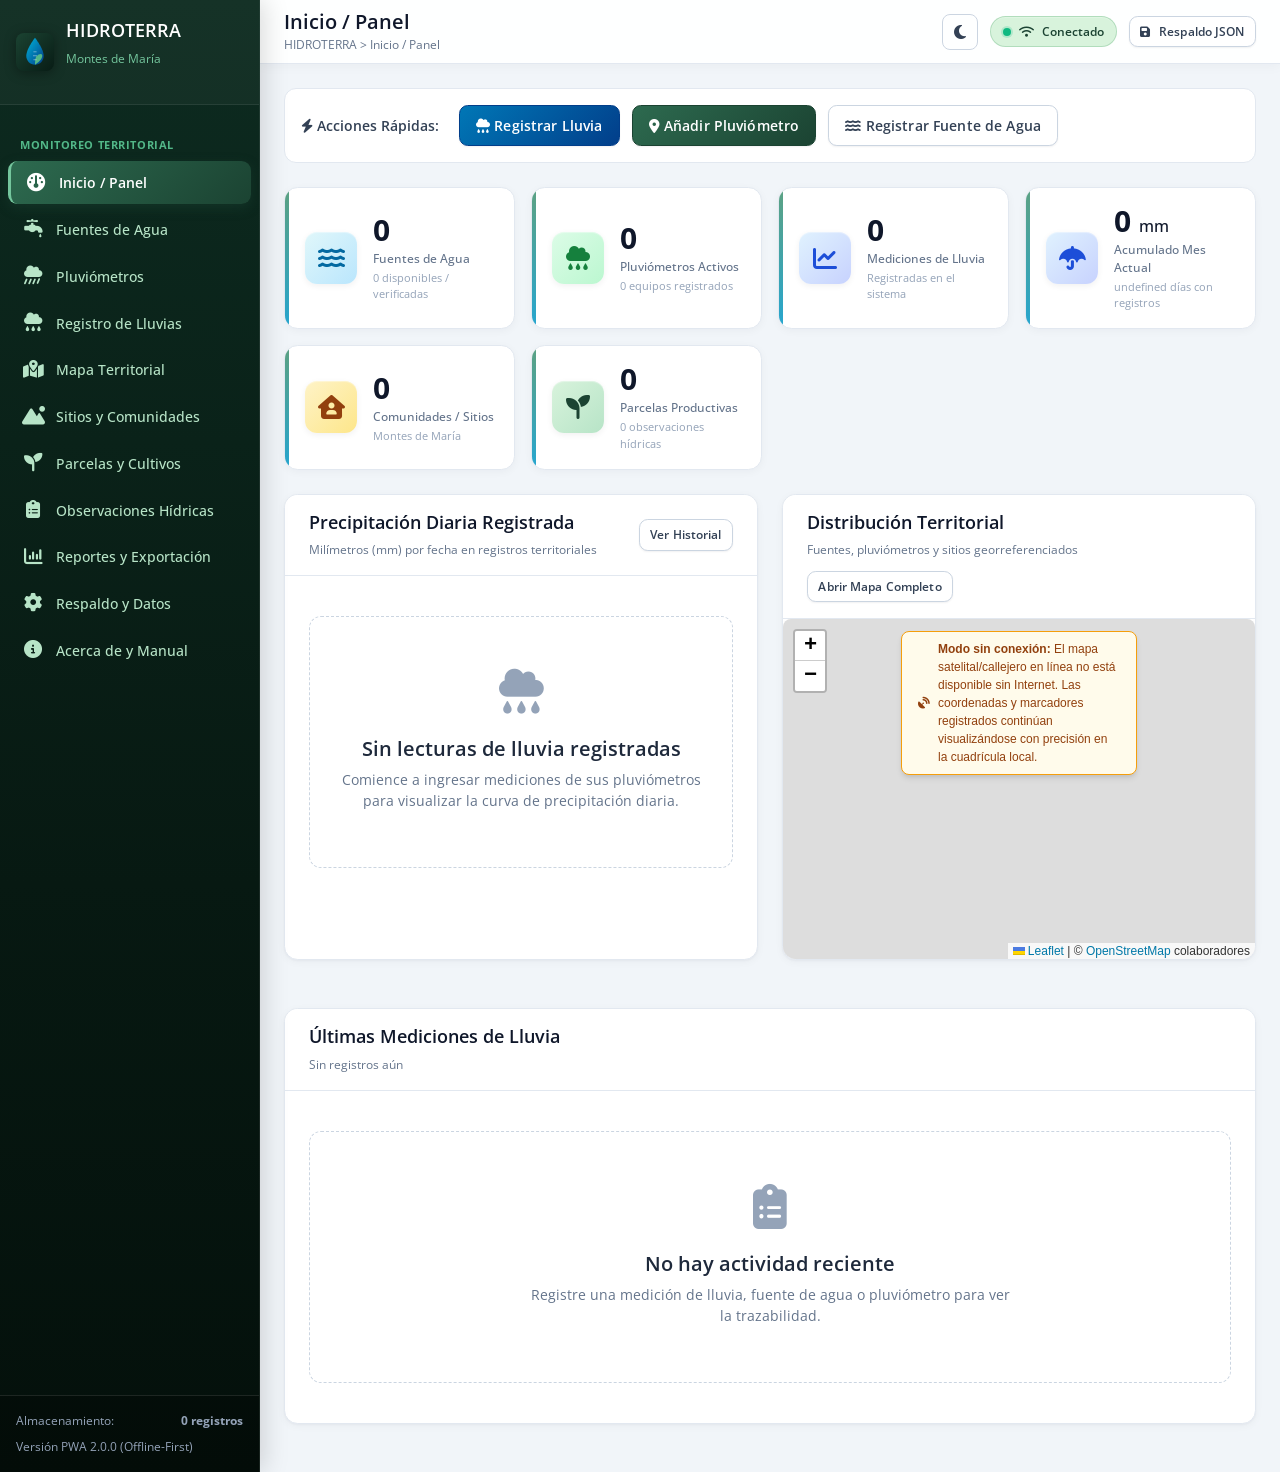
==== commit 15c0124a: "Agregado estilos visuales Se agregó Bootstrap como estilo visual" ====
--- a/index.html
+++ b/index.html
@@ -22,8 +22,10 @@
         }
         if (t === 'dark') {
           document.documentElement.setAttribute('data-theme', 'dark');
+          document.documentElement.setAttribute('data-bs-theme', 'dark');
         } else {
           document.documentElement.setAttribute('data-theme', 'light');
+          document.documentElement.setAttribute('data-bs-theme', 'light');
         }
       } catch(e) {}
     })();
@@ -39,7 +41,8 @@
   <link rel="preconnect" href="https://fonts.gstatic.com" crossorigin />
   <link rel="stylesheet" href="https://fonts.googleapis.com/css2?family=Open+Sans:ital,wght@0,300..800;1,300..800&display=swap" />
 
-  <!-- Vendor CSS (Copia Local Offline) -->
+  <!-- Bootstrap 5.3 CSS + Vendor CSS (Copia Local Offline) -->
+  <link rel="stylesheet" href="https://cdn.jsdelivr.net/npm/bootstrap@5.3.3/dist/css/bootstrap.min.css" crossorigin="anonymous" />
   <link rel="stylesheet" href="./assets/vendor/leaflet/leaflet.css" />
   <link rel="stylesheet" href="./assets/vendor/fontawesome/css/all.min.css" />
 
@@ -54,8 +57,10 @@
   <link rel="stylesheet" href="./src/styles/dashboard.css" />
   <link rel="stylesheet" href="./src/styles/maps.css" />
   <link rel="stylesheet" href="./src/styles/responsive.css" />
+  <link rel="stylesheet" href="./src/styles/bootstrap-theme.css" />
 
-  <!-- Vendor JS (Copias Locales Autónomas Offline) -->
+  <!-- Vendor JS (Copias Locales Autónomas Offline + Bootstrap 5 Bundle) -->
+  <script src="https://cdn.jsdelivr.net/npm/bootstrap@5.3.3/dist/js/bootstrap.bundle.min.js" crossorigin="anonymous" defer></script>
   <script src="./assets/vendor/leaflet/leaflet.js"></script>
   <script src="./assets/vendor/chartjs/chart.umd.min.js"></script>
 </head>
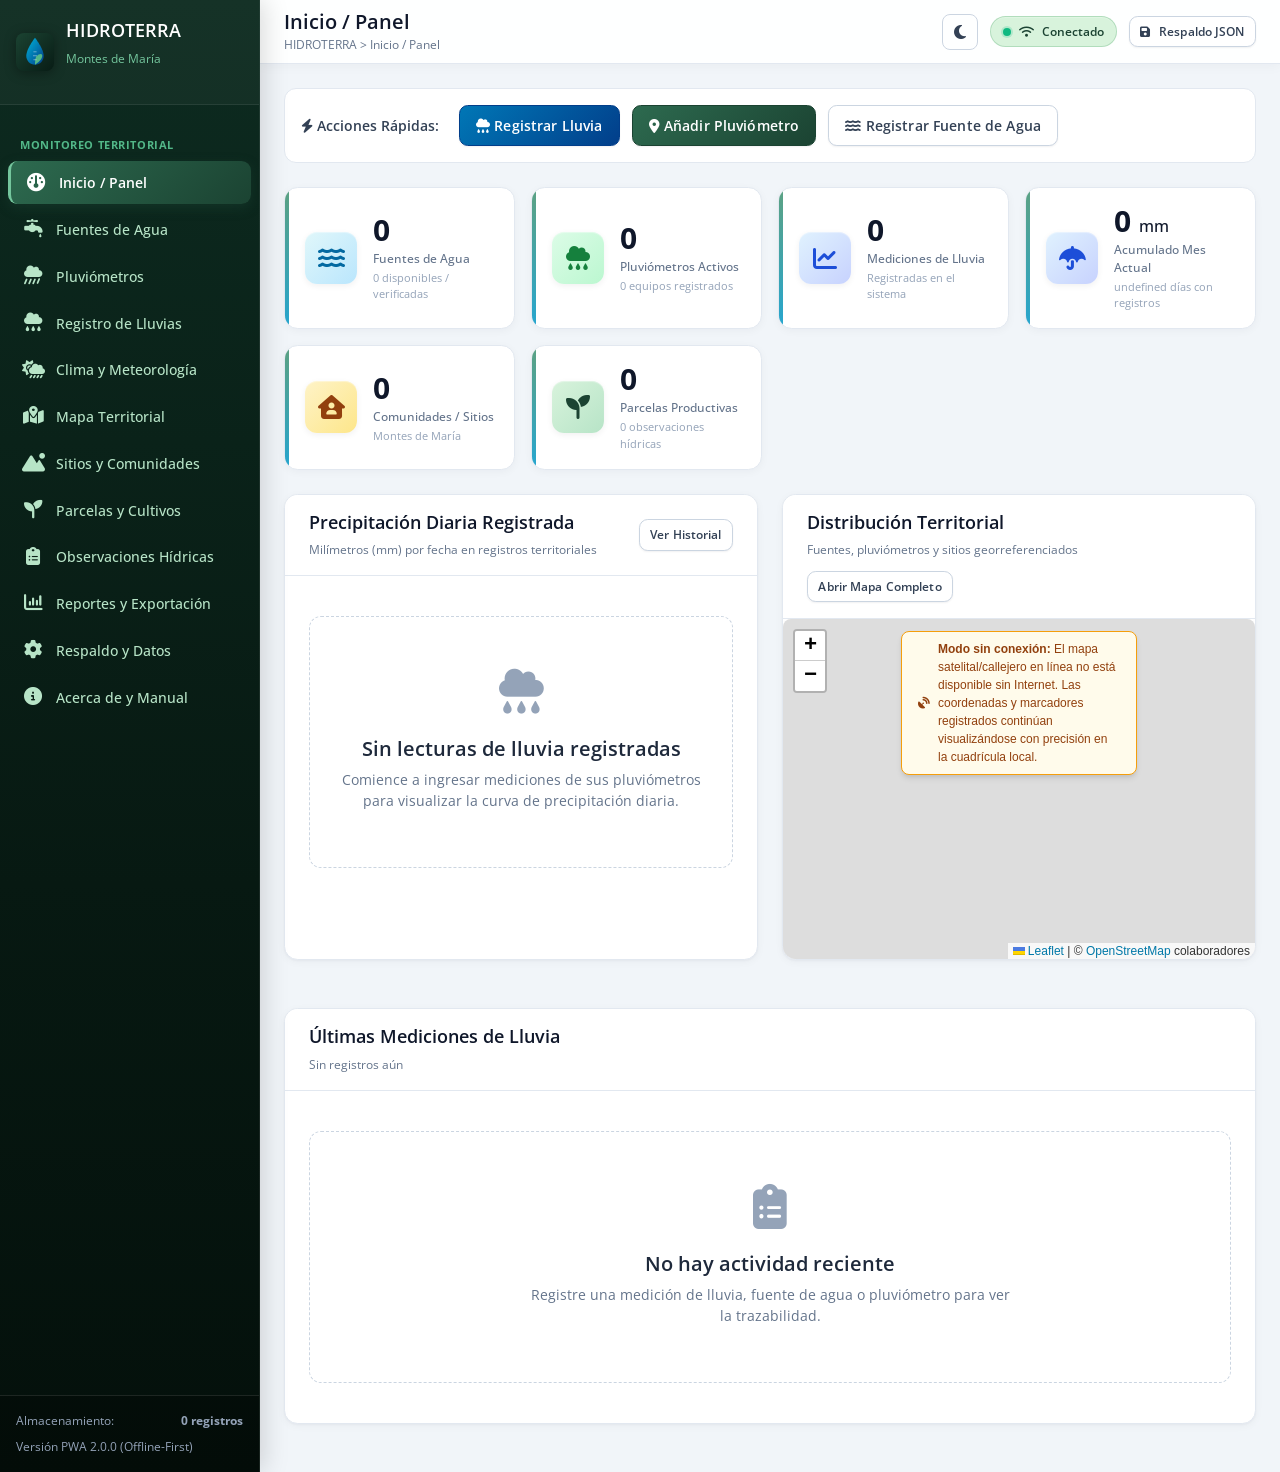
==== commit 084cec79: "Se agregó el módulo de Clima y Meteorología" ====
--- a/index.html
+++ b/index.html
@@ -56,6 +56,7 @@
   <link rel="stylesheet" href="./src/styles/tables.css" />
   <link rel="stylesheet" href="./src/styles/dashboard.css" />
   <link rel="stylesheet" href="./src/styles/maps.css" />
+  <link rel="stylesheet" href="./src/modules/climate/styles/climate.css" />
   <link rel="stylesheet" href="./src/styles/responsive.css" />
   <link rel="stylesheet" href="./src/styles/bootstrap-theme.css" />
 
--- a/src/modules/climate/styles/climate.css
+++ b/src/modules/climate/styles/climate.css
@@ -0,0 +1,357 @@
+/**
+ * Estilos para el módulo HIDROTERRA CLIMA
+ * Coherente con la identidad visual de HIDROTERRA y adaptable a Modo Claro / Oscuro y Móvil
+ */
+
+/* Selector de ubicación superior */
+.climate-selector-bar {
+  background-color: var(--color-white);
+  border: 1px solid var(--color-neutral-200);
+  border-radius: 0.85rem;
+  padding: var(--spacing-4);
+  margin-bottom: var(--spacing-5);
+  box-shadow: var(--shadow-sm);
+}
+
+.climate-selector-grid {
+  display: grid;
+  grid-template-columns: repeat(auto-fit, minmax(230px, 1fr));
+  gap: var(--spacing-3);
+  align-items: end;
+}
+
+.climate-manual-coords-row {
+  display: flex;
+  flex-wrap: wrap;
+  gap: var(--spacing-3);
+  align-items: flex-end;
+  margin-top: var(--spacing-3);
+  padding-top: var(--spacing-3);
+  border-top: 1px dashed var(--color-neutral-200);
+}
+
+/* Panel meteorológico principal */
+.climate-hero-card {
+  border-top: 4px solid var(--color-blue-700);
+}
+
+.climate-inline-notice {
+  background-color: var(--color-warning-bg);
+  color: var(--color-warning);
+  padding: var(--spacing-2) var(--spacing-4);
+  font-size: var(--font-size-xs);
+  border-bottom: 1px solid rgba(245, 158, 11, 0.25);
+  display: flex;
+  align-items: center;
+  gap: var(--spacing-2);
+}
+
+.climate-current-grid {
+  display: grid;
+  grid-template-columns: minmax(240px, 1fr) 2fr;
+  gap: var(--spacing-5);
+  align-items: center;
+}
+
+.climate-main-temp-box {
+  display: flex;
+  align-items: center;
+  gap: var(--spacing-4);
+  padding: var(--spacing-4);
+  background: linear-gradient(135deg, var(--color-blue-50) 0%, var(--color-green-50) 100%);
+  border: 1px solid var(--color-neutral-200);
+  border-radius: 0.85rem;
+}
+
+.climate-condition-icon {
+  font-size: 3.4rem;
+  line-height: 1;
+  flex-shrink: 0;
+  filter: drop-shadow(0 3px 6px rgba(0, 0, 0, 0.1));
+}
+
+.climate-temp-value {
+  font-size: 2.35rem;
+  font-weight: 800;
+  color: var(--color-neutral-900);
+  line-height: 1.05;
+}
+
+.climate-condition-label {
+  font-size: var(--font-size-base);
+  font-weight: 600;
+  color: var(--color-neutral-800);
+  margin-top: 4px;
+}
+
+.climate-apparent-temp {
+  font-size: var(--font-size-xs);
+  color: var(--color-neutral-600);
+  margin-top: 2px;
+}
+
+.climate-variables-subgrid {
+  display: grid;
+  grid-template-columns: repeat(auto-fit, minmax(175px, 1fr));
+  gap: var(--spacing-3);
+}
+
+.climate-stat-item {
+  display: flex;
+  align-items: center;
+  gap: var(--spacing-3);
+  padding: var(--spacing-3);
+  background-color: var(--color-neutral-50);
+  border: 1px solid var(--color-neutral-200);
+  border-radius: var(--radius-md);
+}
+
+.climate-stat-icon {
+  font-size: 1.35rem;
+  width: 34px;
+  height: 34px;
+  display: flex;
+  align-items: center;
+  justify-content: center;
+  background-color: var(--color-white);
+  border-radius: var(--radius-sm);
+  flex-shrink: 0;
+  box-shadow: var(--shadow-sm);
+}
+
+.climate-stat-label {
+  display: block;
+  font-size: 0.72rem;
+  color: var(--color-neutral-500);
+}
+
+.climate-stat-val {
+  font-size: var(--font-size-sm);
+  color: var(--color-neutral-900);
+}
+
+/* Tira interactiva de 7 días de pronóstico */
+.climate-days-strip {
+  display: grid;
+  grid-template-columns: repeat(auto-fit, minmax(125px, 1fr));
+  gap: var(--spacing-2);
+}
+
+.climate-day-card {
+  background-color: var(--color-neutral-50);
+  border: 1px solid var(--color-neutral-200);
+  border-radius: 0.75rem;
+  padding: var(--spacing-3) var(--spacing-2);
+  text-align: center;
+  cursor: pointer;
+  transition: all 0.18s ease;
+  display: flex;
+  flex-direction: column;
+  align-items: center;
+  gap: 4px;
+}
+
+.climate-day-card:hover {
+  border-color: var(--color-blue-600);
+  transform: translateY(-2px);
+  box-shadow: var(--shadow-sm);
+}
+
+.climate-day-card.selected {
+  background-color: var(--color-blue-50);
+  border: 2px solid var(--color-blue-700);
+  box-shadow: var(--shadow-md);
+}
+
+.climate-day-title {
+  font-weight: 700;
+  font-size: var(--font-size-sm);
+  color: var(--color-neutral-900);
+}
+
+.climate-day-subdate {
+  font-size: 0.68rem;
+  color: var(--color-neutral-500);
+}
+
+.climate-day-icon {
+  font-size: 1.75rem;
+  margin: 4px 0;
+}
+
+.climate-day-cond {
+  font-size: 0.7rem;
+  color: var(--color-neutral-700);
+  min-height: 2.1em;
+  display: flex;
+  align-items: center;
+  justify-content: center;
+}
+
+.climate-day-temps {
+  display: flex;
+  gap: 8px;
+  font-size: var(--font-size-sm);
+  font-weight: 700;
+}
+
+.climate-day-temps .temp-max {
+  color: var(--color-danger);
+}
+
+.climate-day-temps .temp-min {
+  color: var(--color-blue-700);
+}
+
+.climate-day-metrics {
+  display: flex;
+  gap: 8px;
+  font-size: 0.7rem;
+  color: var(--color-neutral-600);
+}
+
+.climate-day-et0 {
+  font-size: 0.68rem;
+  color: var(--color-green-700);
+  background-color: var(--color-white);
+  padding: 2px 6px;
+  border-radius: var(--radius-sm);
+  border: 1px solid var(--color-neutral-200);
+  margin-top: 2px;
+}
+
+.climate-row-selected {
+  background-color: var(--color-blue-50) !important;
+}
+
+/* Leyenda de diferenciación de precipitaciones (Observada vs Estimada vs Pronosticada) */
+.climate-precip-legend-grid {
+  display: grid;
+  grid-template-columns: repeat(auto-fit, minmax(240px, 1fr));
+  gap: var(--spacing-3);
+}
+
+.climate-legend-box {
+  padding: var(--spacing-3) var(--spacing-4);
+  border-radius: var(--radius-md);
+  background-color: var(--color-neutral-50);
+  border: 1px solid var(--color-neutral-200);
+  border-left-width: 4px;
+}
+
+.climate-legend-box.observed {
+  border-left-color: #15803d;
+}
+
+.climate-legend-box.estimated {
+  border-left-color: #0284c7;
+}
+
+.climate-legend-box.forecasted {
+  border-left-color: #4f46e5;
+}
+
+/* Tarjetas de Alertas Agroclimáticas */
+.climate-alerts-list {
+  display: flex;
+  flex-direction: column;
+  gap: var(--spacing-3);
+}
+
+.climate-alert-card {
+  padding: var(--spacing-4);
+  border-radius: var(--radius-md);
+  background-color: var(--color-neutral-50);
+  border: 1px solid var(--color-neutral-200);
+  border-left: 4px solid var(--color-info);
+}
+
+.climate-alert-card.level-atencion {
+  border-left-color: #f59e0b;
+}
+
+.climate-alert-card.level-seguimiento {
+  border-left-color: #d97706;
+  background-color: rgba(254, 243, 199, 0.25);
+}
+
+[data-theme="dark"] .climate-alert-card.level-seguimiento {
+  background-color: rgba(245, 158, 11, 0.08);
+}
+
+.climate-alert-header {
+  display: flex;
+  align-items: center;
+  justify-content: space-between;
+  flex-wrap: wrap;
+  gap: var(--spacing-2);
+  margin-bottom: var(--spacing-2);
+}
+
+.climate-alert-icon {
+  font-size: 1.15rem;
+  color: var(--color-warning);
+}
+
+.climate-alert-meta {
+  display: flex;
+  flex-wrap: wrap;
+  gap: var(--spacing-2) var(--spacing-4);
+  font-size: var(--font-size-xs);
+  color: var(--color-neutral-600);
+  margin-bottom: var(--spacing-2);
+}
+
+.climate-alert-desc {
+  font-size: var(--font-size-sm);
+  color: var(--color-neutral-800);
+  margin-bottom: var(--spacing-2);
+}
+
+.climate-alert-recommendation {
+  font-size: var(--font-size-xs);
+  color: var(--color-neutral-700);
+  background-color: var(--color-white);
+  padding: var(--spacing-2) var(--spacing-3);
+  border-radius: var(--radius-sm);
+  border: 1px solid var(--color-neutral-200);
+}
+
+/* Lienzo del Mapa Climático */
+.climate-map-canvas {
+  width: 100%;
+  height: 430px;
+  position: relative;
+  background-color: #e5e3df;
+}
+
+[data-theme="dark"] .climate-map-canvas {
+  background-color: #121926;
+}
+
+/* Adaptabilidad en pantallas pequeñas (Teléfonos y Tabletas) */
+@media (max-width: 768px) {
+  .climate-current-grid {
+    grid-template-columns: 1fr;
+    gap: var(--spacing-3);
+  }
+
+  .climate-days-strip {
+    grid-template-columns: repeat(2, 1fr);
+  }
+
+  .climate-map-canvas {
+    height: 330px;
+  }
+
+  .climate-manual-coords-row {
+    flex-direction: column;
+    align-items: stretch;
+  }
+
+  .climate-manual-coords-row > div,
+  .climate-manual-coords-row > .btn {
+    width: 100%;
+  }
+}
+
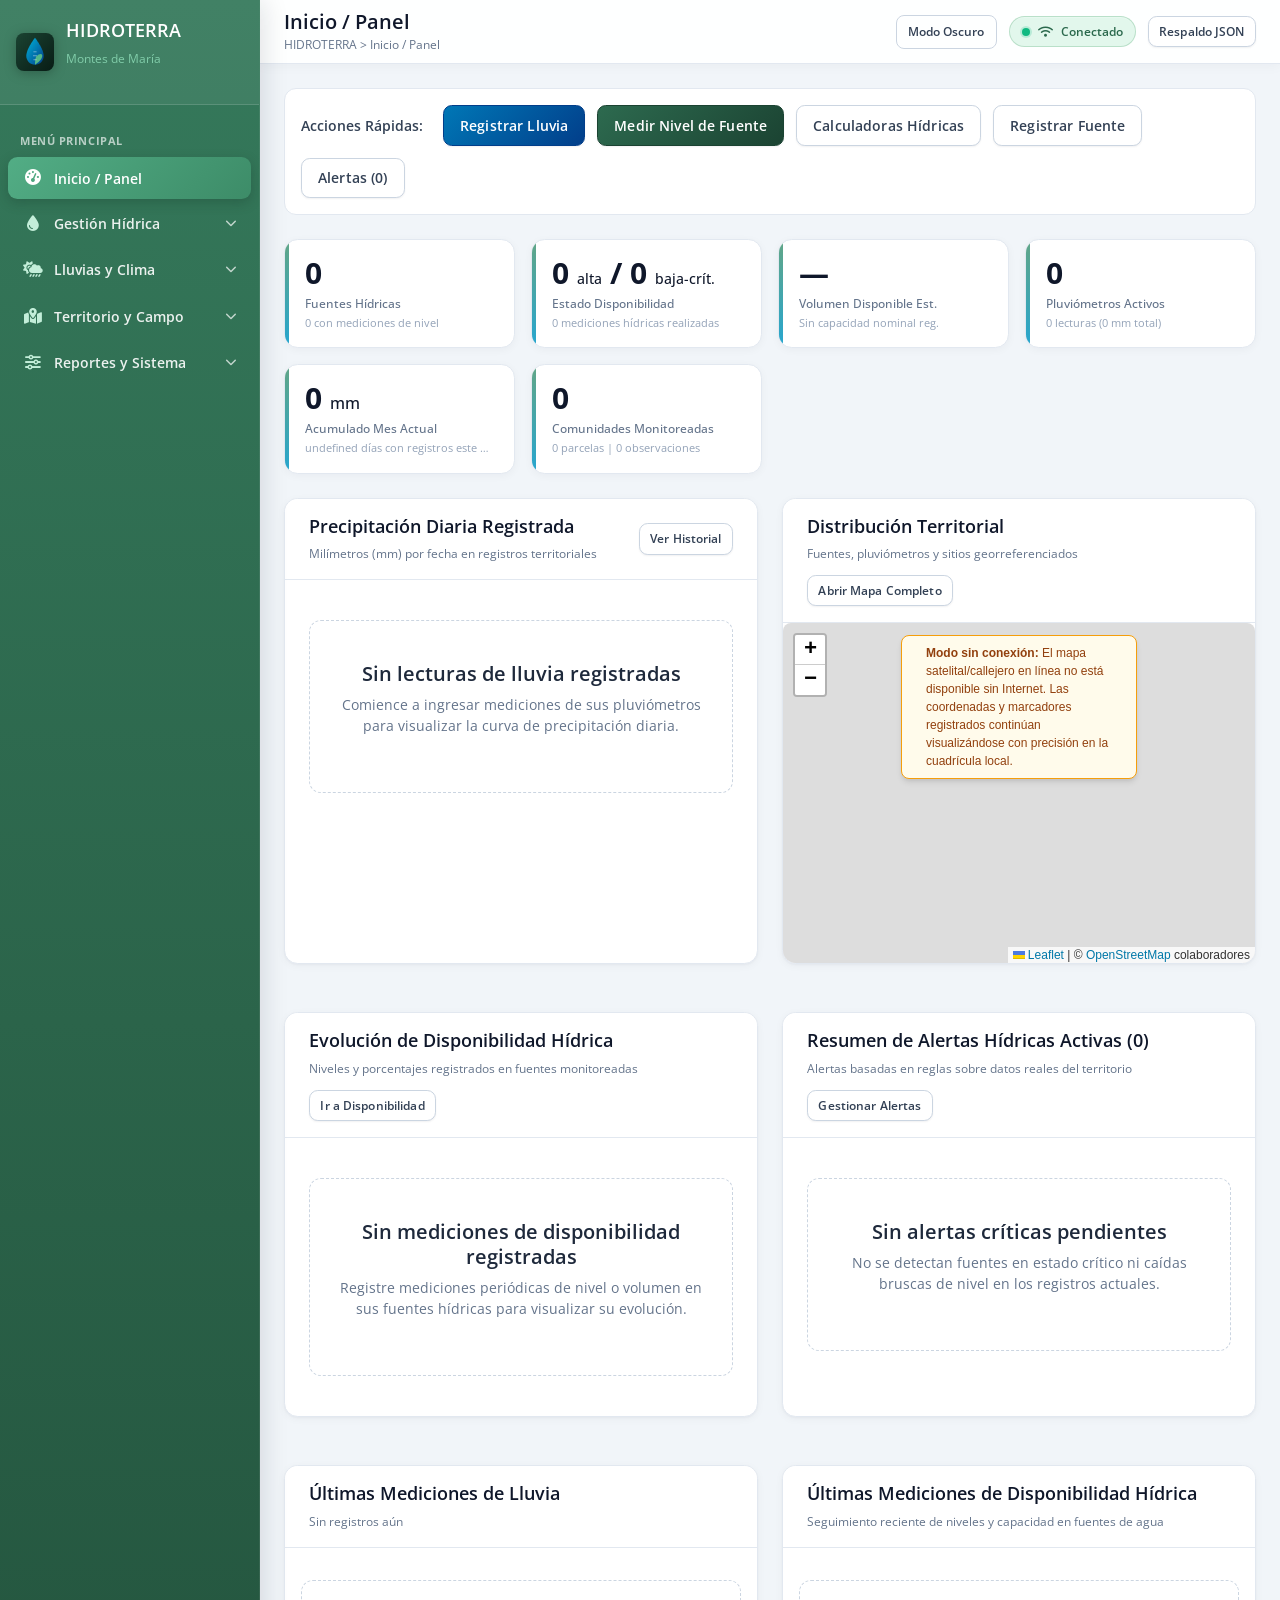
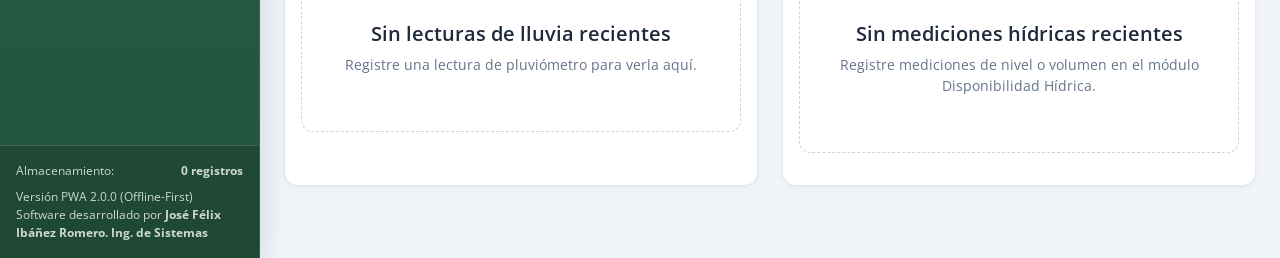
==== commit 6fb1f488: "Agregado nuevas funcionalidaes agregado sistema de inicio de sesión con credenciales y optimizacione" ====
--- a/index.html
+++ b/index.html
@@ -64,6 +64,16 @@
   <script src="https://cdn.jsdelivr.net/npm/bootstrap@5.3.3/dist/js/bootstrap.bundle.min.js" crossorigin="anonymous" defer></script>
   <script src="./assets/vendor/leaflet/leaflet.js"></script>
   <script src="./assets/vendor/chartjs/chart.umd.min.js"></script>
+
+  <!-- Import Map para Firebase Modular SDK (firebase/app y firebase/firestore) -->
+  <script type="importmap">
+    {
+      "imports": {
+        "firebase/app": "https://www.gstatic.com/firebasejs/10.14.1/firebase-app.js",
+        "firebase/firestore": "https://www.gstatic.com/firebasejs/10.14.1/firebase-firestore.js"
+      }
+    }
+  </script>
 </head>
 <body>
   <!-- Contenedor Principal de la Aplicación -->
--- a/src/styles/variables.css
+++ b/src/styles/variables.css
@@ -30,16 +30,16 @@
    Tema Claro (Light Theme - Predeterminado)
    ========================================================================== */
 :root {
-  /* Paleta Verde Rural (Territorio y agro) */
-  --color-green-900: #081c15;
-  --color-green-800: #1b4332;
-  --color-green-700: #2d6a4f;
-  --color-green-600: #40916c;
-  --color-green-500: #52b788;
-  --color-green-400: #74c69d;
-  --color-green-200: #b7e4c7;
-  --color-green-100: #d8f3dc;
-  --color-green-50:  #f2f9f4;
+  /* Paleta Verde Rural Suave (Territorio y agro) */
+  --color-green-900: #22543d;
+  --color-green-800: #2b694d;
+  --color-green-700: #367d5d;
+  --color-green-600: #469671;
+  --color-green-500: #5db38c;
+  --color-green-400: #80cca9;
+  --color-green-200: #c3eed9;
+  --color-green-100: #e2f7ec;
+  --color-green-50:  #f3fbf7;
 
   /* Paleta Azul Hídrico (Agua y lluvia) */
   --color-blue-900: #03045e;
--- a/src/styles/global.css
+++ b/src/styles/global.css
@@ -11,6 +11,119 @@
   display: flex;
   flex-direction: column;
   transition: background-color var(--transition-normal), color var(--transition-normal);
+  -webkit-user-select: none;
+  -moz-user-select: none;
+  -ms-user-select: none;
+  user-select: none;
+  -webkit-touch-callout: none;
+}
+
+/* Protección global de selección de contenido en páginas */
+*,
+*::before,
+*::after {
+  -webkit-user-select: none;
+  -moz-user-select: none;
+  -ms-user-select: none;
+  user-select: none;
+}
+
+img,
+a,
+svg,
+canvas {
+  -webkit-user-drag: none;
+  user-select: none;
+}
+
+/* Excepciones controladas: campos de edición y zonas explícitamente habilitadas para copia */
+input,
+textarea,
+[contenteditable="true"],
+[data-allow-copy="true"],
+[data-allow-copy="true"] *,
+.allow-copy,
+.allow-copy * {
+  -webkit-user-select: text !important;
+  -moz-user-select: text !important;
+  -ms-user-select: text !important;
+  user-select: text !important;
+}
+
+[data-allow-copy="true"],
+.allow-copy {
+  cursor: text;
+}
+
+.copy-controlled-badge {
+  display: inline-flex;
+  align-items: center;
+  gap: 0.35rem;
+  padding: 0.15rem 0.5rem;
+  border-radius: var(--radius-sm);
+  background-color: var(--color-neutral-100);
+  border: 1px dashed var(--color-neutral-300);
+  font-family: var(--font-family-mono);
+  font-size: 0.82em;
+  color: var(--color-neutral-800);
+  cursor: pointer;
+  transition: background-color var(--transition-fast), border-color var(--transition-fast);
+}
+
+.copy-controlled-badge:hover {
+  background-color: var(--color-green-100);
+  border-color: var(--color-green-600);
+}
+
+/* Ocultar íconos en botones y textos de todos los módulos para mantener una estética limpia y profesional (conservando únicamente los íconos en las opciones del menú lateral) */
+button:not(.nav-group-toggle) i,
+.btn i,
+.nav-tab-btn i,
+.tool-tab-btn i,
+.popup-action-btn i,
+.metric-icon-box,
+.empty-state-icon,
+.toast-icon,
+.climate-stat-icon,
+.climate-condition-icon,
+.climate-day-icon,
+.climate-alert-icon,
+.view-header i,
+.card-header i,
+.card-title i,
+.card-subtitle i,
+.quick-actions-title i,
+.form-label i,
+.map-layer-toggles i,
+.map-toolbar i,
+.climate-selector-bar i,
+.climate-alert-meta i,
+.climate-alert-recommendation i,
+.climate-inline-notice i,
+.coords-picker-box i,
+.recent-activity-item > i,
+h1 i,
+h2 i,
+h3 i,
+h4 i,
+h5 i,
+h6 i,
+p i,
+strong i,
+td i,
+li i,
+label i,
+span:not(.map-pin-icon):not(.nav-icon):not(.nav-group-caret) i,
+.badge i {
+  display: none !important;
+}
+
+/* Asegurar que los íconos de las opciones del menú lateral sí sean visibles */
+.app-sidebar .nav-icon,
+.app-sidebar .nav-icon i,
+.app-sidebar .nav-group-caret,
+.app-sidebar .nav-group-caret i {
+  display: inline-flex !important;
 }
 
 /* Tipografía de encabezados */
@@ -56,6 +169,16 @@
   cursor: pointer;
   transition: background-color var(--transition-fast), border-color var(--transition-fast), color var(--transition-fast), transform var(--transition-fast);
   white-space: nowrap;
+  max-width: 100%;
+  overflow: hidden;
+  text-overflow: ellipsis;
+}
+
+.btn > span {
+  overflow: hidden;
+  text-overflow: ellipsis;
+  white-space: nowrap;
+  min-width: 0;
 }
 
 .btn:active {
@@ -135,6 +258,10 @@
   font-size: var(--font-size-xs);
   font-weight: 600;
   border-radius: var(--radius-full);
+  max-width: 100%;
+  overflow: hidden;
+  text-overflow: ellipsis;
+  white-space: nowrap;
 }
 
 .badge-success {
@@ -204,6 +331,9 @@
   border-radius: var(--radius-sm);
   font-size: 0.85em;
   color: var(--color-neutral-700);
+  overflow-wrap: anywhere;
+  word-break: break-word;
+  white-space: normal;
 }
 
 /* Accesibilidad y foco */
--- a/src/styles/layout.css
+++ b/src/styles/layout.css
@@ -59,52 +59,151 @@
   font-weight: 700;
   text-transform: uppercase;
   letter-spacing: 0.05em;
-  color: var(--color-green-500);
+  color: rgba(255, 255, 255, 0.65);
   padding: var(--spacing-2) var(--spacing-3);
-  margin-top: var(--spacing-2);
+  margin-top: var(--spacing-1);
 }
 
 .nav-item {
   display: flex;
   align-items: center;
-  gap: var(--spacing-3);
-  padding: 0.65rem 0.85rem;
+  gap: 0.65rem;
+  padding: 0.62rem 0.85rem;
   border-radius: var(--radius-md);
-  color: var(--color-green-200);
+  color: rgba(255, 255, 255, 0.88);
   font-size: var(--font-size-sm);
   font-weight: 500;
-  margin-bottom: 2px;
+  margin-bottom: 3px;
   cursor: pointer;
+  min-width: 0;
+  overflow: hidden;
   transition: background-color var(--transition-fast), color var(--transition-fast);
 }
 
+.nav-item > span:not(.nav-icon),
+.nav-group-label {
+  overflow: hidden;
+  text-overflow: ellipsis;
+  white-space: nowrap;
+  min-width: 0;
+  flex: 1;
+  text-align: left;
+}
+
 .nav-item:hover {
-  background-color: rgba(255, 255, 255, 0.08);
+  background-color: rgba(255, 255, 255, 0.12);
   color: #ffffff;
 }
 
 .nav-item.active {
-  background-color: var(--color-green-700);
+  background-color: var(--color-green-600);
   color: #ffffff;
   font-weight: 600;
   box-shadow: var(--shadow-sm);
 }
 
 .nav-icon {
-  font-size: 1.15rem;
-  display: flex;
+  font-size: 0.98rem;
+  display: inline-flex;
   align-items: center;
   justify-content: center;
   width: 22px;
-  flex-shrink: 0;
+  height: 22px;
+  flex-shrink: 0;
+  color: var(--color-green-200);
+  transition: color var(--transition-fast), transform var(--transition-fast);
+}
+
+.nav-item:hover .nav-icon,
+.nav-item.active .nav-icon,
+.nav-group-toggle:hover .nav-icon,
+.nav-group.has-active .nav-group-toggle .nav-icon {
+  color: #ffffff;
+}
+
+/* Grupos desplegables minimalistas en el menú lateral */
+.nav-group {
+  margin-bottom: 4px;
+  border-radius: 0.6rem;
+  transition: background-color var(--transition-fast);
+}
+
+.nav-group.open {
+  background-color: rgba(0, 0, 0, 0.12);
+}
+
+.nav-group-toggle {
+  width: 100%;
+  display: flex;
+  align-items: center;
+  gap: 0.65rem;
+  padding: 0.64rem 0.85rem;
+  border: none;
+  border-radius: 0.6rem;
+  background: transparent;
+  color: rgba(255, 255, 255, 0.9);
+  font-family: inherit;
+  font-size: var(--font-size-sm);
+  font-weight: 600;
+  cursor: pointer;
+  min-width: 0;
+  overflow: hidden;
+  transition: background-color var(--transition-fast), color var(--transition-fast);
+}
+
+.nav-group-toggle:hover {
+  background-color: rgba(255, 255, 255, 0.12);
+  color: #ffffff;
+}
+
+.nav-group.has-active > .nav-group-toggle {
+  color: #ffffff;
+  background-color: rgba(255, 255, 255, 0.1);
+}
+
+.nav-group-caret {
+  display: inline-flex;
+  align-items: center;
+  justify-content: center;
+  font-size: 0.72rem;
+  color: rgba(255, 255, 255, 0.7);
+  transition: transform 0.22s ease, color var(--transition-fast);
+  flex-shrink: 0;
+}
+
+.nav-group.open .nav-group-caret {
+  transform: rotate(180deg);
+  color: #ffffff;
+}
+
+.nav-group-items {
+  display: none;
+  flex-direction: column;
+  padding: 4px 6px 6px 14px;
+}
+
+.nav-group.open .nav-group-items {
+  display: flex;
+}
+
+.nav-item.nav-subitem {
+  padding: 0.52rem 0.75rem;
+  font-size: 0.84rem;
+  margin-bottom: 2px;
+}
+
+.nav-item.nav-subitem .nav-icon {
+  font-size: 0.88rem;
+  width: 18px;
+  height: 18px;
 }
 
 .sidebar-footer {
   padding: var(--spacing-4);
-  border-top: 1px solid rgba(255, 255, 255, 0.1);
-  font-size: var(--font-size-xs);
-  color: var(--color-neutral-400);
-  background-color: rgba(0, 0, 0, 0.25);
+  border-top: 1px solid rgba(255, 255, 255, 0.14);
+  font-size: var(--font-size-xs);
+  color: rgba(255, 255, 255, 0.78);
+  background-color: rgba(0, 0, 0, 0.14);
 }
 
 .sidebar-storage-indicator {
@@ -149,19 +248,21 @@
 
 .menu-toggle-btn {
   display: none;
-  background: none;
-  border: none;
-  font-size: 1.4rem;
+  background: transparent;
+  border: 1px solid var(--color-neutral-300);
+  font-size: var(--font-size-xs);
+  font-weight: 600;
   cursor: pointer;
   color: var(--color-neutral-700);
-  padding: var(--spacing-2);
+  padding: 0.35rem 0.65rem;
   border-radius: var(--radius-md);
   flex-shrink: 0;
-  transition: background-color var(--transition-fast), color var(--transition-fast);
+  transition: background-color var(--transition-fast), color var(--transition-fast), border-color var(--transition-fast);
 }
 
 .menu-toggle-btn:hover {
   background-color: var(--color-neutral-50);
+  border-color: var(--color-neutral-400);
 }
 
 .header-title-wrapper {
@@ -196,15 +297,16 @@
   display: inline-flex;
   align-items: center;
   justify-content: center;
-  width: 36px;
-  height: 36px;
-  padding: 0;
+  height: 34px;
+  padding: 0.35rem 0.7rem;
   border-radius: var(--radius-md);
   color: var(--color-neutral-700);
   border: 1px solid var(--color-neutral-300);
   background: transparent;
   cursor: pointer;
-  font-size: 1rem;
+  font-size: var(--font-size-xs);
+  font-weight: 600;
+  white-space: nowrap;
   transition: background-color var(--transition-fast), border-color var(--transition-fast), color var(--transition-fast);
 }
 
--- a/src/styles/components.css
+++ b/src/styles/components.css
@@ -9,6 +9,10 @@
   border: 1px solid var(--color-neutral-200);
   box-shadow: var(--shadow-sm);
   overflow: hidden;
+  min-width: 0;
+  max-width: 100%;
+  overflow-wrap: break-word;
+  word-break: break-word;
   margin-bottom: var(--spacing-6);
   transition: background-color var(--transition-normal), border-color var(--transition-normal);
 }
@@ -22,22 +26,36 @@
   align-items: center;
   justify-content: space-between;
   background-color: var(--color-white);
+  min-width: 0;
+}
+
+.card-header > * {
+  min-width: 0;
+  max-width: 100%;
 }
 
 .card-title {
   font-size: var(--font-size-md);
   font-weight: 600;
   color: var(--color-neutral-900);
+  overflow-wrap: break-word;
+  word-break: break-word;
 }
 
 .card-subtitle {
   font-size: var(--font-size-xs);
   color: var(--color-neutral-500);
   margin-top: 2px;
+  overflow-wrap: break-word;
+  word-break: break-word;
 }
 
 .card-body {
   padding: var(--spacing-6);
+  min-width: 0;
+  max-width: 100%;
+  overflow-wrap: break-word;
+  word-break: break-word;
 }
 
 .card-footer {
@@ -280,37 +298,67 @@
   padding: var(--spacing-4);
   border-radius: var(--radius-lg);
   border: 1px solid var(--color-neutral-200);
+  min-width: 0;
+  max-width: 100%;
+}
+
+.filter-bar > * {
+  min-width: 0;
+  max-width: 100%;
 }
 
 .filter-input-search {
-  flex: 1;
-  min-width: 240px;
+  flex: 1 1 220px;
+  min-width: 180px;
+  max-width: 100%;
 }
 
 .input-with-icon {
   position: relative;
-  flex: 1;
-  min-width: 240px;
+  flex: 1 1 220px;
+  min-width: 180px;
+  max-width: 100%;
   display: flex;
   align-items: center;
 }
 
 .input-with-icon > i {
-  position: absolute;
-  left: 0.85rem;
-  color: var(--color-neutral-400);
-  font-size: var(--font-size-sm);
-  pointer-events: none;
+  display: none;
 }
 
 .input-with-icon .form-control {
-  padding-left: 2.35rem;
+  padding-left: 0.85rem;
   width: 100%;
+  min-width: 0;
+  max-width: 100%;
+  overflow: hidden;
+  text-overflow: ellipsis;
+  white-space: nowrap;
 }
 
 .filter-select {
   width: auto;
-  min-width: 170px;
+  min-width: 150px;
+  max-width: 280px;
+  flex: 1 1 180px;
+  overflow: hidden;
+  text-overflow: ellipsis;
+  white-space: nowrap;
+}
+
+#dynamic-report-filters {
+  min-width: 0;
+  max-width: 100%;
+}
+
+#dynamic-report-filters > select.form-control,
+#dynamic-report-filters > input.form-control {
+  flex: 1 1 150px;
+  min-width: 130px !important;
+  max-width: 100%;
+  overflow: hidden;
+  text-overflow: ellipsis;
+  white-space: nowrap;
 }
 
 /* Interruptor Toggle (Switch) para Modo Oscuro en Configuración */
@@ -364,6 +412,10 @@
   box-shadow: 0 1px 3px rgba(0, 0, 0, 0.25);
 }
 
+.theme-slider-thumb i {
+  display: none !important;
+}
+
 .theme-switch input:checked + .theme-slider {
   background-color: var(--color-green-600);
 }
@@ -373,3 +425,40 @@
   background-color: #0f172a;
   color: #38bdf8;
 }
+
+/* Tooltip inteligente para ver texto completo (PC hover y Móvil al presionar) */
+.smart-overflow-tooltip {
+  position: fixed;
+  z-index: 3500;
+  max-width: min(360px, calc(100vw - 24px));
+  background-color: rgba(15, 23, 42, 0.96);
+  color: #f8fafc;
+  padding: 0.5rem 0.75rem;
+  border-radius: var(--radius-md);
+  font-size: 0.8rem;
+  font-weight: 500;
+  line-height: 1.4;
+  box-shadow: 0 10px 25px -5px rgba(0, 0, 0, 0.35), 0 4px 10px -3px rgba(0, 0, 0, 0.2);
+  border: 1px solid rgba(255, 255, 255, 0.14);
+  pointer-events: none;
+  opacity: 0;
+  visibility: hidden;
+  transform: translateY(4px);
+  transition: opacity 0.15s ease, transform 0.15s ease, visibility 0.15s ease;
+  overflow-wrap: break-word;
+  word-break: break-word;
+  white-space: normal;
+  text-align: left;
+}
+
+.smart-overflow-tooltip.visible {
+  opacity: 1;
+  visibility: visible;
+  transform: translateY(0);
+}
+
+[data-theme="dark"] .smart-overflow-tooltip {
+  background-color: rgba(30, 41, 59, 0.98);
+  color: #f1f5f9;
+  border-color: rgba(116, 198, 157, 0.35);
+}
--- a/src/styles/forms.css
+++ b/src/styles/forms.css
@@ -6,6 +6,8 @@
   margin-bottom: var(--spacing-4);
   display: flex;
   flex-direction: column;
+  min-width: 0;
+  max-width: 100%;
 }
 
 .form-label {
@@ -13,6 +15,9 @@
   font-weight: 600;
   color: var(--color-neutral-800);
   margin-bottom: var(--spacing-1);
+  overflow-wrap: break-word;
+  word-break: break-word;
+  min-width: 0;
 }
 
 .form-label.required::after {
@@ -20,15 +25,35 @@
   color: var(--color-danger);
 }
 
-.form-control {
+.form-control,
+.form-select,
+select.form-control,
+input.form-control:not([type="checkbox"]):not([type="radio"]) {
   width: 100%;
+  min-width: 0;
+  max-width: 100%;
   padding: 0.6rem 0.85rem;
   font-size: var(--font-size-sm);
   color: var(--color-neutral-800);
   background-color: var(--color-white);
   border: 1px solid var(--color-neutral-300);
   border-radius: var(--radius-md);
+  overflow: hidden;
+  text-overflow: ellipsis;
+  white-space: nowrap;
   transition: border-color var(--transition-fast), box-shadow var(--transition-fast), background-color var(--transition-fast), color var(--transition-fast);
+}
+
+select.form-control,
+.form-select,
+select.filter-select {
+  padding-right: 2.1rem;
+}
+
+textarea.form-control {
+  white-space: pre-wrap;
+  overflow-y: auto;
+  text-overflow: clip;
 }
 
 .form-control:focus {
@@ -57,6 +82,8 @@
   font-size: var(--font-size-xs);
   color: var(--color-neutral-500);
   margin-top: 4px;
+  overflow-wrap: break-word;
+  word-break: break-word;
 }
 
 .form-error {
@@ -64,13 +91,20 @@
   color: var(--color-danger);
   font-weight: 500;
   margin-top: 4px;
+  overflow-wrap: break-word;
+  word-break: break-word;
 }
 
 /* Grilla de formulario */
 .form-grid-2 {
   display: grid;
-  grid-template-columns: 1fr 1fr;
+  grid-template-columns: minmax(0, 1fr) minmax(0, 1fr);
   gap: var(--spacing-4);
+}
+
+.form-grid-2 > * {
+  min-width: 0;
+  max-width: 100%;
 }
 
 /* Contenedor de captura de coordenadas GPS */
--- a/src/styles/tables.css
+++ b/src/styles/tables.css
@@ -34,6 +34,8 @@
   border-bottom: 1px solid var(--color-neutral-200);
   color: var(--color-neutral-800);
   vertical-align: middle;
+  overflow-wrap: break-word;
+  word-break: break-word;
 }
 
 .data-table tbody tr:last-child td {
--- a/src/styles/dashboard.css
+++ b/src/styles/dashboard.css
@@ -9,15 +9,24 @@
   margin-bottom: var(--spacing-6);
 }
 
+.dashboard-metrics-grid > * {
+  min-width: 0;
+  max-width: 100%;
+}
+
 .metric-card {
   background-color: var(--color-white);
   border-radius: var(--radius-lg);
   padding: var(--spacing-4) var(--spacing-5);
   border: 1px solid var(--color-neutral-200);
+  border-left: 4px solid var(--color-green-700);
   box-shadow: var(--shadow-sm);
   display: flex;
   align-items: center;
   gap: var(--spacing-4);
+  min-width: 0;
+  max-width: 100%;
+  overflow: hidden;
   transition: transform var(--transition-fast), box-shadow var(--transition-fast), background-color var(--transition-normal), border-color var(--transition-normal);
 }
 
@@ -53,13 +62,20 @@
 .metric-info {
   display: flex;
   flex-direction: column;
+  min-width: 0;
+  flex: 1;
+  overflow: hidden;
 }
 
 .metric-value {
   font-size: var(--font-size-2xl);
   font-weight: 700;
   color: var(--color-neutral-900);
-  line-height: 1.1;
+  line-height: 1.15;
+  overflow: hidden;
+  text-overflow: ellipsis;
+  white-space: nowrap;
+  max-width: 100%;
 }
 
 .metric-label {
@@ -67,12 +83,20 @@
   color: var(--color-neutral-500);
   font-weight: 500;
   margin-top: 4px;
+  overflow: hidden;
+  text-overflow: ellipsis;
+  white-space: nowrap;
+  max-width: 100%;
 }
 
 .metric-sub {
   font-size: 0.7rem;
   color: var(--color-neutral-400);
   margin-top: 2px;
+  overflow: hidden;
+  text-overflow: ellipsis;
+  white-space: nowrap;
+  max-width: 100%;
 }
 
 /* Acciones rápidas (Quick Actions) */
@@ -99,9 +123,14 @@
 /* Grilla de gráficos y mapas en dashboard */
 .dashboard-visual-grid {
   display: grid;
-  grid-template-columns: 1fr 1fr;
+  grid-template-columns: minmax(0, 1fr) minmax(0, 1fr);
   gap: var(--spacing-6);
   margin-bottom: var(--spacing-6);
+}
+
+.dashboard-visual-grid > * {
+  min-width: 0;
+  max-width: 100%;
 }
 
 .dashboard-map-container {
--- a/src/modules/climate/styles/climate.css
+++ b/src/modules/climate/styles/climate.css
@@ -18,6 +18,11 @@
   grid-template-columns: repeat(auto-fit, minmax(230px, 1fr));
   gap: var(--spacing-3);
   align-items: end;
+}
+
+.climate-selector-grid > * {
+  min-width: 0;
+  max-width: 100%;
 }
 
 .climate-manual-coords-row {
@@ -48,9 +53,14 @@
 
 .climate-current-grid {
   display: grid;
-  grid-template-columns: minmax(240px, 1fr) 2fr;
+  grid-template-columns: minmax(220px, 1fr) minmax(0, 2fr);
   gap: var(--spacing-5);
   align-items: center;
+}
+
+.climate-current-grid > * {
+  min-width: 0;
+  max-width: 100%;
 }
 
 .climate-main-temp-box {
@@ -61,6 +71,13 @@
   background: linear-gradient(135deg, var(--color-blue-50) 0%, var(--color-green-50) 100%);
   border: 1px solid var(--color-neutral-200);
   border-radius: 0.85rem;
+  min-width: 0;
+  overflow: hidden;
+}
+
+.climate-main-temp-box > div {
+  min-width: 0;
+  flex: 1;
 }
 
 .climate-condition-icon {
@@ -92,8 +109,13 @@
 
 .climate-variables-subgrid {
   display: grid;
-  grid-template-columns: repeat(auto-fit, minmax(175px, 1fr));
-  gap: var(--spacing-3);
+  grid-template-columns: repeat(auto-fit, minmax(165px, 1fr));
+  gap: var(--spacing-3);
+}
+
+.climate-variables-subgrid > * {
+  min-width: 0;
+  max-width: 100%;
 }
 
 .climate-stat-item {
@@ -104,6 +126,14 @@
   background-color: var(--color-neutral-50);
   border: 1px solid var(--color-neutral-200);
   border-radius: var(--radius-md);
+  min-width: 0;
+  overflow: hidden;
+}
+
+.climate-stat-item > div {
+  min-width: 0;
+  flex: 1;
+  overflow: hidden;
 }
 
 .climate-stat-icon {
@@ -123,11 +153,18 @@
   display: block;
   font-size: 0.72rem;
   color: var(--color-neutral-500);
+  overflow: hidden;
+  text-overflow: ellipsis;
+  white-space: nowrap;
 }
 
 .climate-stat-val {
+  display: block;
   font-size: var(--font-size-sm);
   color: var(--color-neutral-900);
+  overflow: hidden;
+  text-overflow: ellipsis;
+  white-space: nowrap;
 }
 
 /* Tira interactiva de 7 días de pronóstico */
--- a/src/styles/responsive.css
+++ b/src/styles/responsive.css
@@ -70,6 +70,13 @@
     gap: var(--spacing-2);
   }
 
+  /* Ocultar opciones de Modo Oscuro y Respaldo únicamente en la barra superior de la vista móvil */
+  .app-header #btn-header-theme,
+  .app-header .btn-theme-toggle,
+  .app-header #btn-header-backup {
+    display: none !important;
+  }
+
   .global-alert-banner {
     padding: var(--spacing-3);
     flex-direction: column;
@@ -296,9 +303,9 @@
 
 /* Teléfonos móviles (hasta 640px): Tablas transformadas en Tarjetas legibles sin pérdida de columnas */
 @media (max-width: 640px) {
-  /* Ocultar etiquetas largas del header dejando los iconos accesibles */
-  .header-label-text {
-    display: none;
+  .menu-toggle-btn {
+    padding: 0.35rem 0.65rem;
+    font-size: var(--font-size-xs);
   }
 
   .header-breadcrumb {
@@ -306,7 +313,8 @@
   }
 
   .connectivity-badge {
-    padding: 0.35rem 0.55rem;
+    padding: 0.35rem 0.6rem;
+    font-size: var(--font-size-xs);
   }
 
   /* Métricas en grilla compacta */
